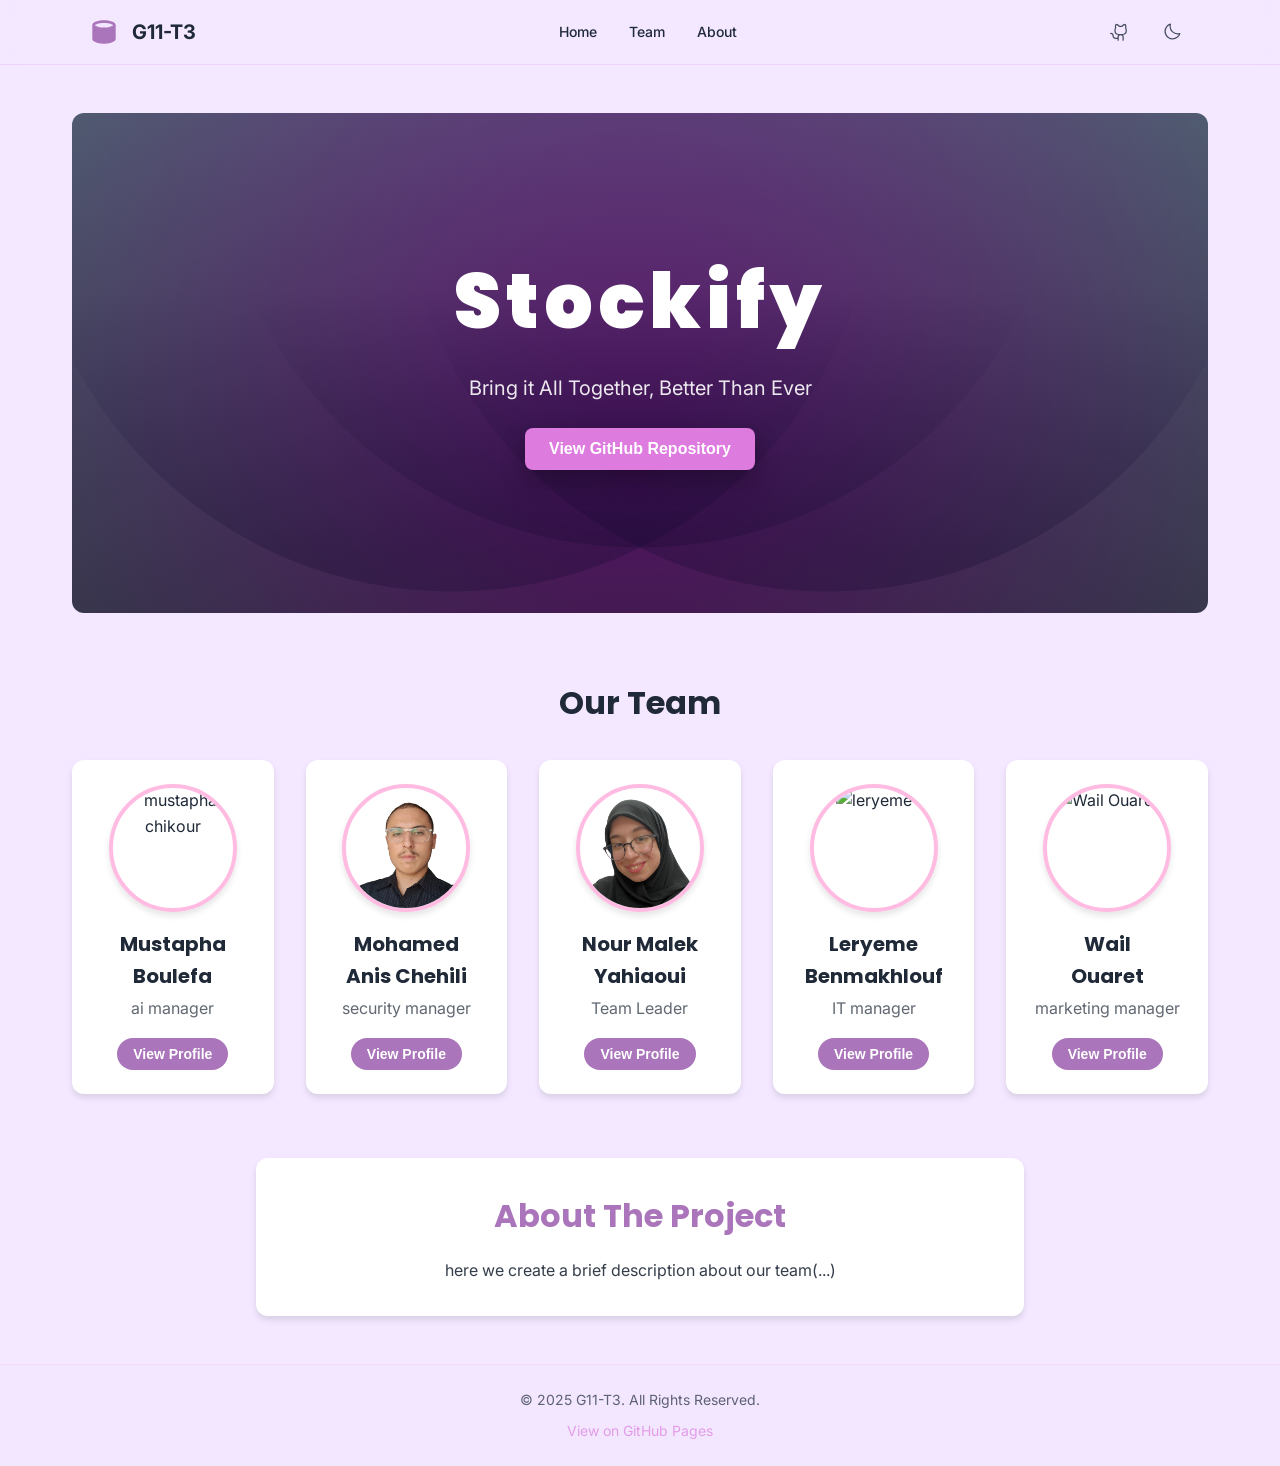
==== index.html @ 51aa2b8f "Merge pull request #5 from ensia-g11-team3/feature/implement-mustapha-boulefa-profile Feature/implem" ====
<!DOCTYPE html>
<html lang="en">
<head>
    <meta charset="UTF-8">
    <meta name="viewport" content="width=device-width, initial-scale=1.0">
    <title>G11-T3 team's Portfolio</title>
    <link rel="preconnect" href="https://fonts.googleapis.com">
    <link rel="preconnect" href="https://fonts.gstatic.com" crossorigin>
    <link href="https://fonts.googleapis.com/css2?family=Poppins:wght@700;900&family=Inter:wght@400;500;700&display=swap" rel="stylesheet">
    <link rel="stylesheet" href="./styles.css">
</head>
<body>
    <div class="page-wrapper">
        <header>
            <div class="container">
                <div class="header-content">
                    <div class="logo-section">
                        <svg class="logo-svg" fill="none" viewBox="0 0 48 48" xmlns="http://www.w3.org/2000/svg">
                            <path d="M39.5563 34.1455V13.8546C39.5563 15.708 36.8773 17.3437 32.7927 18.3189C30.2914 18.916 27.263 19.2655 24 19.2655C20.737 19.2655 17.7086 18.916 15.2073 18.3189C11.1227 17.3437 8.44365 15.708 8.44365 13.8546V34.1455C8.44365 35.9988 11.1227 37.6346 15.2073 38.6098C17.7086 39.2069 20.737 39.5564 24 39.5564C27.263 39.5564 30.2914 39.2069 32.7927 38.6098C36.8773 37.6346 39.5563 35.9988 39.5563 34.1455Z" fill="#aa75ba"/>
                            <path clip-rule="evenodd" d="M10.4485 13.8519C10.4749 13.9271 10.6203 14.246 11.379 14.7361C12.298 15.3298 13.7492 15.9145 15.6717 16.3735C18.0007 16.9296 20.8712 17.2655 24 17.2655C27.1288 17.2655 29.9993 16.9296 32.3283 16.3735C34.2508 15.9145 35.702 15.3298 36.621 14.7361C37.3796 14.246 37.5251 13.9271 37.5515 13.8519C37.5287 13.7876 37.4333 13.5973 37.0635 13.2931C36.5266 12.8516 35.6288 12.3647 34.343 11.9175C31.79 11.0295 28.1333 10.4437 24 10.4437C19.8667 10.4437 16.2099 11.0295 13.657 11.9175C12.3712 12.3647 11.4734 12.8516 10.9365 13.2931C10.5667 13.5973 10.4713 13.7876 10.4485 13.8519ZM37.5563 18.7877C36.3176 19.3925 34.8502 19.8839 33.2571 20.2642C30.5836 20.9025 27.3973 21.2655 24 21.2655C20.6027 21.2655 17.4164 20.9025 14.7429 20.2642C13.1498 19.8839 11.6824 19.3925 10.4436 18.7877V34.1275C10.4515 34.1545 10.5427 34.4867 11.379 35.027C12.298 35.6207 13.7492 36.2054 15.6717 36.6644C18.0007 37.2205 20.8712 37.5564 24 37.5564C27.1288 37.5564 29.9993 37.2205 32.3283 36.6644C34.2508 36.2054 35.702 35.6207 36.621 35.027C37.4573 34.4867 37.5485 34.1546 37.5563 34.1275V18.7877ZM41.5563 13.8546V34.1455C41.5563 36.1078 40.158 37.5042 38.7915 38.3869C37.3498 39.3182 35.4192 40.0389 33.2571 40.5551C30.5836 41.1934 27.3973 41.5564 24 41.5564C20.6027 41.5564 17.4164 41.1934 14.7429 40.5551C12.5808 40.0389 10.6502 39.3182 9.20848 38.3869C7.84205 37.5042 6.44365 36.1078 6.44365 34.1455L6.44365 13.8546C6.44365 12.2684 7.37223 11.0454 8.39581 10.2036C9.43325 9.3505 10.8137 8.67141 12.343 8.13948C15.4203 7.06909 19.5418 6.44366 24 6.44366C28.4582 6.44366 32.5797 7.06909 35.657 8.13948C37.1863 8.67141 38.5667 9.3505 39.6042 10.2036C40.6278 11.0454 41.5563 12.2684 41.5563 13.8546Z" fill="#aa75ba" fill-rule="evenodd"/>
                        </svg>
                        <span class="logo-text">G11-T3</span>
                    </div>
                    <nav>
                        <a href="#home">Home</a>
                        <a href="#team">Team</a>
                        <a href="#about">About</a>
                    </nav>
                    <div class="header-icons">
                        <a href="https://github.com/orgs/ensia-g11-team3" class="icon-btn">
                            <svg fill="currentColor" height="20" viewBox="0 0 256 256" width="20" xmlns="http://www.w3.org/2000/svg">
                                <path d="M208.31,75.68A59.78,59.78,0,0,0,202.93,28,8,8,0,0,0,196,24a59.75,59.75,0,0,0-48,24H124A59.75,59.75,0,0,0,76,24a8,8,0,0,0-6.93,4,59.78,59.78,0,0,0-5.38,47.68A58.14,58.14,0,0,0,56,104v8a56.06,56.06,0,0,0,48.44,55.47A39.8,39.8,0,0,0,96,192v8H72a24,24,0,0,1-24-24A40,40,0,0,0,8,136a8,8,0,0,0,0,16,24,24,0,0,1,24,24,40,40,0,0,0,40,40H96v16a8,8,0,0,0,16,0V192a24,24,0,0,1,48,0v40a8,8,0,0,0,16,0V192a39.8,39.8,0,0,0-8.44-24.53A56.06,56.06,0,0,0,216,112v-8A58.14,58.14,0,0,0,208.31,75.68ZM200,112a40,40,0,0,1-40,40H112a40,40,0,0,1-40-40v-8a41.74,41.74,0,0,1,6.9-22.48A8,8,0,0,0,80,73.83a43.81,43.81,0,0,1,.79-33.58,43.88,43.88,0,0,1,32.32,20.06A8,8,0,0,0,119.82,64h32.35a8,8,0,0,0,6.74-3.69,43.87,43.87,0,0,1,32.32-20.06A43.81,43.81,0,0,1,192,73.83a8.09,8.09,0,0,0,1,7.65A41.72,41.72,0,0,1,200,104Z"/>
                            </svg>
                        </a>
                        <button class="icon-btn dark-mode-toggle" onclick="toggleDarkMode()" aria-label="Toggle dark mode">
                            <svg class="dark-mode-svg" fill="currentColor" height="20" viewBox="0 0 256 256" width="20" xmlns="http://www.w3.org/2000/svg">
                                <path d="M233.54,142.23a8,8,0,0,0-8-2,88.08,88.08,0,0,1-109.8-109.8,8,8,0,0,0-10-10,104.84,104.84,0,0,0-52.91,37A104,104,0,0,0,136,224a103.09,103.09,0,0,0,62.52-20.88,104.84,104.84,0,0,0,37-52.91A8,8,0,0,0,233.54,142.23ZM188.9,190.34A88,88,0,0,1,65.66,67.11a89,89,0,0,1,31.4-26A106,106,0,0,0,96,56,104.11,104.11,0,0,0,200,160a106,106,0,0,0,14.92-1.06A89,89,0,0,1,188.9,190.34Z"/>
                            </svg>
                        </button>
                    </div>
                </div>
            </div>
        </header>

        <main>
            <div class="container">
                <section class="hero-section" id="home">
                    <div class="hero-banner">
                        <div class="hero-content">
                            <h1 class="hero-title">Stockify</h1>
                            <p class="hero-subtitle">Bring it All Together, Better Than Ever</p>
                            <button onclick="window.location.href='https://github.com/ensia-g11-team3/supermarket-sctock-management-system'" class="hero-btn">View GitHub Repository</button>
                        </div>
                    </div>
                </section>

                <section class="team-section" id="team">
                    <h2 class="section-title">Our Team</h2>
                    <div class="team-grid">
                        <div class="team-card">
                            <div class="team-avatar">
                                <img src="https://lh3.googleusercontent.com/aida-public/[base64]" alt="mustapha chikour">
                            </div>
                            <h3 class="team-name">Mustapha Boulefa</h3>
                            <p class="team-role">ai manager</p>
                            <button class="profile-btn" onclick="window.location.href='mustapha-boulefa.html'">View Profile</button>
                        </div>

                        <div class="team-card">
                            <div class="team-avatar">
                                <img src="./images/anis.png" alt="anis g11">
                            </div>
                            <h3 class="team-name">Mohamed Anis Chehili</h3>
                            <p class="team-role">security manager</p>
                            <button class="profile-btn" onclick="window.location.href='mohamed-anis-chehili.html'">View Profile</button>
                        </div>
                        
                        <div class="team-card">
                            <div class="team-avatar">
                                <img src="./images/nour.png" alt="yahiaoui nour">
                            </div>
                            <h3 class="team-name">Nour Malek Yahiaoui</h3>
                            <p class="team-role">Team Leader</p>
                            <button class="profile-btn" onclick="window.location.href='nour-malek-yahiaoui.html'">View Profile</button>
                        </div>

                        <div class="team-card">
                            <div class="team-avatar">
                                <img src="./images/leryeme.jpg" alt="leryeme">
                            </div>
                            <h3 class="team-name">Leryeme Benmakhlouf</h3>
                            <p class="team-role">IT manager</p>
                            <button class="profile-btn" onclick="window.location.href='leryeme-benmakhlouf.html'">View Profile</button>
                        </div>
                        <div class="team-card">
                            <div class="team-avatar">
                                <img src="./images/wail.jpg" alt="Wail Ouaret">
                            </div>
                            <h3 class="team-name">Wail <br>Ouaret</h3>
                            <p class="team-role">marketing manager</p>
                            <button class="profile-btn" onclick="window.location.href='wail-ouaret.html'">View Profile</button>
                        </div>

                    </div>
                </section>

                <section class="about-section" id="about">
                    <h2 class="about-title">About The Project</h2>
                    <p class="about-text">
                        here we create a brief description about our team(...)
                    </p>
                </section>
            </div>
        </main>

        <footer>
            <div class="container">
                <p>© 2025 G11-T3. All Rights Reserved.</p>
                <a href="https://github.com/ensia-g11-team3">View on GitHub Pages</a>
            </div>
        </footer>
    </div>

    <script>
        function toggleDarkMode() {
            document.body.classList.toggle('dark-mode');
            localStorage.setItem('darkMode', document.body.classList.contains('dark-mode'));
        }

        if (localStorage.getItem('darkMode') === 'true') {
            document.body.classList.add('dark-mode');
        }
    </script>
</body>

</html>
---- styles.css ----
/* CSS Variables for Colors */
:root {
  --primary: #DD7BDF;
  --accent: #FFBBE1;
  --secondary-accent: #aa75ba;
  --background: #F3E8FF;
  --text-color: #1F2937;
  --card-background: #FFFFFF;
  --primary-darker: #C459C8;
  --card-text: #1F2937;
  --border-color: rgba(221, 123, 223, 0.2);
  --hover-shadow: rgba(0, 0, 0, 0.1);
}

html {
  scroll-behavior: smooth;
}

/* Dark Mode */
body.dark-mode {
  --background: #1a1a2e;
  --text-color: #eee;
  --card-background: #16213e;
  --card-text: #eee;
  --border-color: rgba(221, 123, 223, 0.3);
}

/* Reset and Base Styles */
* {
  margin: 0;
  padding: 0;
  box-sizing: border-box;
}

body {
  font-family: 'Inter', sans-serif;
  background-color: var(--background);
  color: var(--text-color);
  line-height: 1.6;
  min-height: 100vh;
  display: flex;
  flex-direction: column;
}

/* Typography */
h1, h2, h3 {
  font-family: 'Poppins', sans-serif;
}

/* Container */
.container {
  width: 100%;
  max-width: 1200px;
  margin: 0 auto;
  padding: 0 1rem;
}

/* Header Styles */
header {
  position: sticky;
  top: 0;
  z-index: 1000;
  background-color: rgba(243, 232, 255, 0.8);
  backdrop-filter: blur(10px);
  border-bottom: 1px solid var(--border-color);
}

body.dark-mode header {
  background-color: rgba(26, 26, 46, 0.8);
}

.header-content {
  display: flex;
  align-items: center;
  justify-content: space-between;
  height: 64px;
  padding: 0 1rem;
}

.logo-section {
  display: flex;
  align-items: center;
  gap: 0.75rem;
}

.logo-svg {
  width: 32px;
  height: 32px;
  color: var(--primary);
}

.logo-text {
  font-size: 1.25rem;
  font-weight: 700;
  color: var(--text-color);
}

/* Navigation */
nav {
  display: none;
  align-items: center;
  gap: 2rem;
  font-size: 0.875rem;
  font-weight: 500;
}

nav a {
  color: var(--text-color);
  text-decoration: none;
  transition: color 0.3s ease;
  padding: 0.25rem 0;
  position: relative;
}

nav a:hover {
  color: var(--primary);
}

nav a::after {
  content: '';
  position: absolute;
  bottom: 0;
  left: 0;
  width: 0;
  height: 2px;
  background-color: var(--primary);
  transition: width 0.3s ease;
}

nav a:hover::after {
  width: 100%;
}

/* Header Icons */
.header-icons {
  display: flex;
  align-items: center;
  gap: 0.75rem;
}

.icon-btn {
  padding: 0;
  background: none;
  border: none;
  border-radius: 50%;
  cursor: pointer;
  color: var(--text-color);
  opacity: 0.8;
  transition: all 0.3s ease;
  display: flex;
  align-items: center;
  justify-content: center;
  width: 40px;
  height: 40px;
}

.icon-btn:hover {
  background-color: rgba(170, 117, 186, 0.2);
  opacity: 1;
  transform: scale(1.05);
}

.icon-btn svg {
  display: block;
  width: 20px;
  height: 20px;
}

/* Main Content */
main {
  flex: 1;
  padding: 2rem 0;
}

/* Hero Section */
.hero-section {
  margin-bottom: 4rem;
  text-align: center;
}

.hero-banner {
  position: relative;
  border-radius: 0.75rem;
  overflow: hidden;
  min-height: 400px;
  display: flex;
  align-items: center;
  justify-content: center;
  padding: 2rem;
  background: linear-gradient(rgba(0, 0, 0, 0.4), rgba(0, 0, 0, 0.6)), url('./images/hero-bg.svg');
  background-size: cover;
  background-position: center;
}

.hero-content {
  max-width: 768px;
  display: flex;
  flex-direction: column;
  align-items: center;
  gap: 1.5rem;
}

.hero-title {
  font-size: 2.5rem;
  font-weight: 900;
  color: white;
  line-height: 1.2;
  letter-spacing: -0.05em;
}

.hero-subtitle {
  font-size: 1.125rem;
  color: rgba(255, 255, 255, 0.9);
}

.hero-btn {
  background-color: var(--primary);
  color: white;
  font-weight: 700;
  padding: 0.75rem 1.5rem;
  border-radius: 0.5rem;
  border: none;
  cursor: pointer;
  box-shadow: 0 10px 25px rgba(0, 0, 0, 0.3);
  transition: background-color 0.3s;
  font-size: 1rem;
}

.hero-btn:hover {
  background-color: var(--primary-darker);
}

/* Team Section */
.team-section {
  margin-bottom: 4rem;
}

.section-title {
  font-size: 2rem;
  font-weight: 700;
  margin-bottom: 2rem;
  text-align: center;
  color: var(--text-color);
}

.team-grid {
  display: grid;
  grid-template-columns: repeat(1, 1fr);
  gap: 2rem;
  justify-content: center;
}

.team-card {
  display: flex;
  flex-direction: column;
  align-items: center;
  text-align: center;
  background-color: var(--card-background);
  padding: 1.5rem;
  border-radius: 0.75rem;
  box-shadow: 0 4px 6px var(--hover-shadow);
  transition: all 0.3s;
}

.team-card:hover {
  transform: translateY(-4px);
  box-shadow: 0 10px 25px var(--hover-shadow);
}

.team-avatar {
  width: 128px;
  height: 128px;
  margin-bottom: 1rem;
  border-radius: 50%;
  overflow: hidden;
  box-shadow: 0 4px 6px rgba(0, 0, 0, 0.1);
  border: 4px solid var(--accent);
}

.team-avatar img {
  width: 100%;
  height: 100%;
  object-fit: cover;
}

.team-name {
  font-size: 1.25rem;
  font-weight: 700;
  margin-bottom: 0.25rem;
}

.team-role {
  color: var(--card-text);
  opacity: 0.7;
  margin-bottom: 1rem;
}

.profile-btn {
  background-color: var(--secondary-accent);
  color: white;
  font-weight: 600;
  padding: 0.5rem 1rem;
  border-radius: 9999px;
  border: none;
  cursor: pointer;
  font-size: 0.875rem;
  transition: opacity 0.3s;
}

.profile-btn:hover {
  opacity: 0.8;
}

/* About Section */
.about-section {
  max-width: 768px;
  margin: 0 auto;
  background-color: white;
  padding: 2rem;
  border-radius: 0.75rem;
  box-shadow: 0 4px 6px var(--hover-shadow);
}

body.dark-mode .about-section {
  background-color: var(--card-background);
}

.about-title {
  font-size: 2rem;
  font-weight: 700;
  margin-bottom: 1rem;
  text-align: center;
  color: var(--secondary-accent);
}

.about-text {
  color: var(--text-color);
  opacity: 0.9;
  line-height: 1.7;
  text-align: center;
}

/* Individual Profile Styles */
.profile-container {
  max-width: 1024px;
  margin: 0 auto;
}

.profile-grid {
  display: grid;
  grid-template-columns: 1fr;
  gap: 3rem;
}

.profile-header {
  display: flex;
  flex-direction: column;
  align-items: center;
  text-align: center;
}

.profile-avatar {
  width: 128px;
  height: 128px;
  margin-bottom: 1rem;
  border-radius: 50%;
  background-color: var(--card-background);
  outline: solid 3px #aa75ba;
  background-size: cover;
  background-position: center;
  box-shadow: 0 10px 25px rgba(0, 0, 0, 0.1);
}

.profile-name {
  margin-top: 1rem;
  font-size: 2.5rem;
  font-weight: 800;
  color: var(--text-color);
}

.profile-bio {
  margin-top: 1rem;
  background-color: white;
  padding: 1.5rem;
  border-radius: 0.5rem;
  box-shadow: 0 2px 4px rgba(0, 0, 0, 0.05);
}

body.dark-mode .profile-bio {
  background-color: var(--card-background);
}

.profile-bio p {
  max-width: 600px;
  font-size: 1.125rem;
  color: var(--text-color);
  opacity: 0.8;
}

.profile-sidebar {
  display: flex;
  flex-direction: column;
  gap: 3rem;
}

.skills-section h3,
.github-section h3 {
  margin-bottom: 1rem;
  font-size: 1.5rem;
  font-weight: 700;
  text-align: center;
  color: var(--text-color);
}

.skills-list {
  display: flex;
  flex-wrap: wrap;
  justify-content: center;
  gap: 0.75rem;
}

.skill-tag {
  padding: 0.5rem 1rem;
  border-radius: 9999px;
  font-size: 0.875rem;
  font-weight: 600;
  color: white;
  box-shadow: 0 4px 6px rgba(0, 0, 0, 0.1);
}

.skill-1 { background-color: #F56565; }
.skill-2 { background-color: #ED8936; }
.skill-3 { background-color: #4299E1; }
.skill-4 { background-color: #48BB78; }
.skill-5 { background-color: #9F7AEA; }
.skill-6 { background-color: #ED64A6; }

.github-link {
  display: flex;
  align-items: center;
  gap: 1rem;
  background-color: white;
  padding: 1.25rem;
  border-radius: 0.5rem;
  box-shadow: 0 2px 4px rgba(0, 0, 0, 0.05);
  text-decoration: none;
  border: 1px solid transparent;
  transition: all 0.3s;
}

body.dark-mode .github-link {
  background-color: var(--card-background);
}

.github-link:hover {
  background-color: rgba(74, 144, 226, 0.1);
  box-shadow: 0 10px 25px rgba(0, 0, 0, 0.1);
}

.github-icon {
  display: flex;
  align-items: center;
  justify-content: center;
  width: 48px;
  height: 48px;
  background-color: var(--primary);
  color: white;
  border-radius: 0.5rem;
  flex-shrink: 0;
}

.github-text {
  flex: 1;
  font-size: 1.125rem;
  font-weight: 500;
  color: var(--text-color);
  overflow: hidden;
  text-overflow: ellipsis;
  white-space: nowrap;
}

.github-link:hover .github-text {
  color: var(--primary);
}

.back-btn-container {
  margin-top: 5rem;
  text-align: center;
}

.back-btn {
  background-color: var(--primary);
  color: white;
  font-weight: 700;
  padding: 0.5rem 1.5rem;
  border-radius: 0.5rem;
  border: none;
  cursor: pointer;
  font-size: 0.875rem;
  transition: background-color 0.3s;
}

.back-btn:hover {
  background-color: var(--primary-darker);
}

/* Footer */
footer {
  background-color: rgba(243, 232, 255, 0.8);
  border-top: 1px solid var(--border-color);
  padding: 1.5rem 0;
  text-align: center;
  font-size: 0.875rem;
  color: var(--text-color);
  opacity: 0.7;
}

body.dark-mode footer {
  background-color: rgba(26, 26, 46, 0.8);
}

footer p {
  margin-bottom: 0.5rem;
}

footer a {
  color: var(--primary);
  text-decoration: none;
}

footer a:hover {
  text-decoration: underline;
}

/* Responsive Design */
@media (min-width: 640px) {
  .container {
    padding: 0 1.5rem;
  }
  
  .hero-title {
    font-size: 3rem;
  }
  
  .profile-avatar {
    width: 160px;
    height: 160px;
  }
  .team-grid {
    grid-template-columns: repeat(2, 1fr);
    justify-content: center;
  }
  .profile-name {
    font-size: 3rem;
  }
}

@media (min-width: 768px) {
  nav {
    display: flex;
  }

  .team-grid {
    grid-template-columns: repeat(3, 1fr);
    justify-content: center;
  }
  
  .hero-banner {
    min-height: 500px;
  }
  
  .hero-title {
    font-size: 4.75rem;
    letter-spacing: 0.3rem;
  }
  
  .hero-subtitle {
    font-size: 1.25rem;
  }
  
  .profile-grid {
    grid-template-columns: 1fr 1fr;
    gap: 4rem;
  }
  
  .profile-header {
    align-items: flex-start;
    text-align: left;
  }
  
  .skills-section h3,
  .github-section h3 {
    text-align: left;
  }
  
  .skills-list {
    justify-content: flex-start;
  }
}

@media (min-width: 1200px) {
  .container {
    padding: 0 2rem;
  }
  
  .team-grid {
    grid-template-columns: repeat(5, 1fr);
  }
  
  main {
    padding: 3rem 0;
  }

}
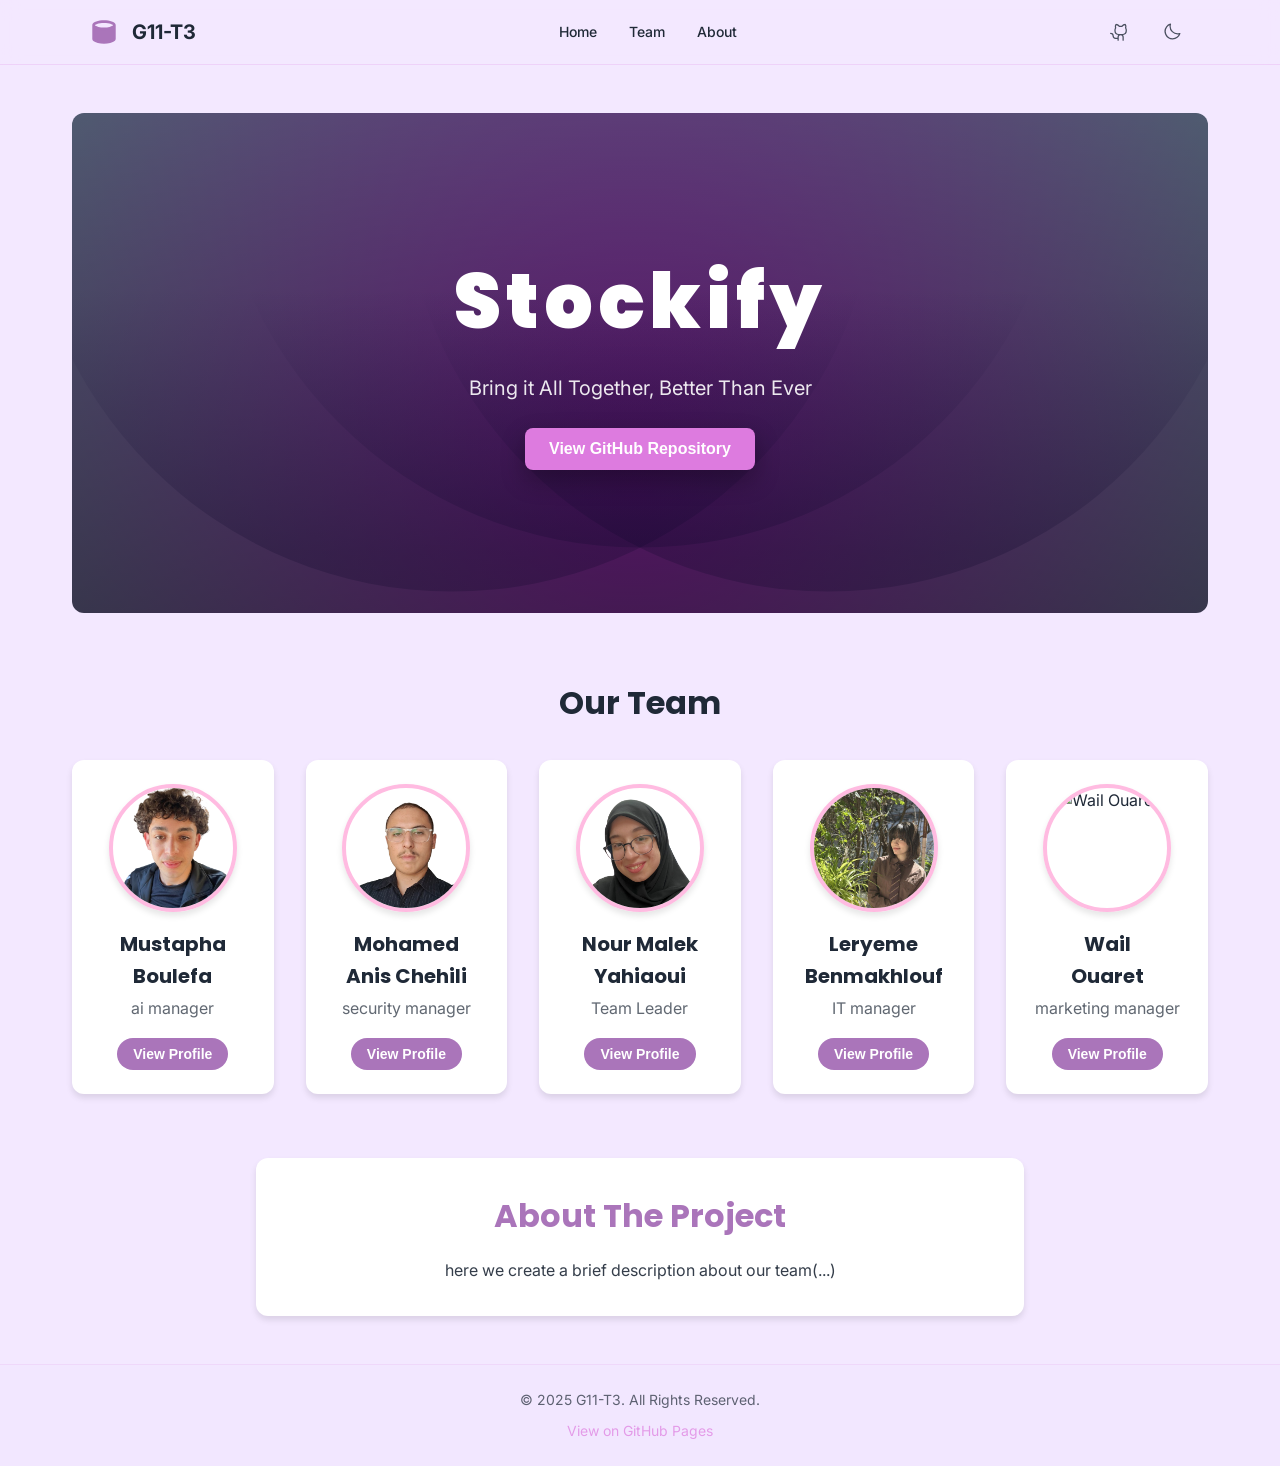
==== commit 99bf70e8: "modification modified line errors according to my image in index.html and my portfolio" ====
--- a/index.html
+++ b/index.html
@@ -1,14 +1,18 @@
 <!DOCTYPE html>
 <html lang="en">
+
 <head>
     <meta charset="UTF-8">
     <meta name="viewport" content="width=device-width, initial-scale=1.0">
     <title>G11-T3 team's Portfolio</title>
     <link rel="preconnect" href="https://fonts.googleapis.com">
     <link rel="preconnect" href="https://fonts.gstatic.com" crossorigin>
-    <link href="https://fonts.googleapis.com/css2?family=Poppins:wght@700;900&family=Inter:wght@400;500;700&display=swap" rel="stylesheet">
+    <link
+        href="https://fonts.googleapis.com/css2?family=Poppins:wght@700;900&family=Inter:wght@400;500;700&display=swap"
+        rel="stylesheet">
     <link rel="stylesheet" href="./styles.css">
 </head>
+
 <body>
     <div class="page-wrapper">
         <header>
@@ -16,8 +20,12 @@
                 <div class="header-content">
                     <div class="logo-section">
                         <svg class="logo-svg" fill="none" viewBox="0 0 48 48" xmlns="http://www.w3.org/2000/svg">
-                            <path d="M39.5563 34.1455V13.8546C39.5563 15.708 36.8773 17.3437 32.7927 18.3189C30.2914 18.916 27.263 19.2655 24 19.2655C20.737 19.2655 17.7086 18.916 15.2073 18.3189C11.1227 17.3437 8.44365 15.708 8.44365 13.8546V34.1455C8.44365 35.9988 11.1227 37.6346 15.2073 38.6098C17.7086 39.2069 20.737 39.5564 24 39.5564C27.263 39.5564 30.2914 39.2069 32.7927 38.6098C36.8773 37.6346 39.5563 35.9988 39.5563 34.1455Z" fill="#aa75ba"/>
-                            <path clip-rule="evenodd" d="M10.4485 13.8519C10.4749 13.9271 10.6203 14.246 11.379 14.7361C12.298 15.3298 13.7492 15.9145 15.6717 16.3735C18.0007 16.9296 20.8712 17.2655 24 17.2655C27.1288 17.2655 29.9993 16.9296 32.3283 16.3735C34.2508 15.9145 35.702 15.3298 36.621 14.7361C37.3796 14.246 37.5251 13.9271 37.5515 13.8519C37.5287 13.7876 37.4333 13.5973 37.0635 13.2931C36.5266 12.8516 35.6288 12.3647 34.343 11.9175C31.79 11.0295 28.1333 10.4437 24 10.4437C19.8667 10.4437 16.2099 11.0295 13.657 11.9175C12.3712 12.3647 11.4734 12.8516 10.9365 13.2931C10.5667 13.5973 10.4713 13.7876 10.4485 13.8519ZM37.5563 18.7877C36.3176 19.3925 34.8502 19.8839 33.2571 20.2642C30.5836 20.9025 27.3973 21.2655 24 21.2655C20.6027 21.2655 17.4164 20.9025 14.7429 20.2642C13.1498 19.8839 11.6824 19.3925 10.4436 18.7877V34.1275C10.4515 34.1545 10.5427 34.4867 11.379 35.027C12.298 35.6207 13.7492 36.2054 15.6717 36.6644C18.0007 37.2205 20.8712 37.5564 24 37.5564C27.1288 37.5564 29.9993 37.2205 32.3283 36.6644C34.2508 36.2054 35.702 35.6207 36.621 35.027C37.4573 34.4867 37.5485 34.1546 37.5563 34.1275V18.7877ZM41.5563 13.8546V34.1455C41.5563 36.1078 40.158 37.5042 38.7915 38.3869C37.3498 39.3182 35.4192 40.0389 33.2571 40.5551C30.5836 41.1934 27.3973 41.5564 24 41.5564C20.6027 41.5564 17.4164 41.1934 14.7429 40.5551C12.5808 40.0389 10.6502 39.3182 9.20848 38.3869C7.84205 37.5042 6.44365 36.1078 6.44365 34.1455L6.44365 13.8546C6.44365 12.2684 7.37223 11.0454 8.39581 10.2036C9.43325 9.3505 10.8137 8.67141 12.343 8.13948C15.4203 7.06909 19.5418 6.44366 24 6.44366C28.4582 6.44366 32.5797 7.06909 35.657 8.13948C37.1863 8.67141 38.5667 9.3505 39.6042 10.2036C40.6278 11.0454 41.5563 12.2684 41.5563 13.8546Z" fill="#aa75ba" fill-rule="evenodd"/>
+                            <path
+                                d="M39.5563 34.1455V13.8546C39.5563 15.708 36.8773 17.3437 32.7927 18.3189C30.2914 18.916 27.263 19.2655 24 19.2655C20.737 19.2655 17.7086 18.916 15.2073 18.3189C11.1227 17.3437 8.44365 15.708 8.44365 13.8546V34.1455C8.44365 35.9988 11.1227 37.6346 15.2073 38.6098C17.7086 39.2069 20.737 39.5564 24 39.5564C27.263 39.5564 30.2914 39.2069 32.7927 38.6098C36.8773 37.6346 39.5563 35.9988 39.5563 34.1455Z"
+                                fill="#aa75ba" />
+                            <path clip-rule="evenodd"
+                                d="M10.4485 13.8519C10.4749 13.9271 10.6203 14.246 11.379 14.7361C12.298 15.3298 13.7492 15.9145 15.6717 16.3735C18.0007 16.9296 20.8712 17.2655 24 17.2655C27.1288 17.2655 29.9993 16.9296 32.3283 16.3735C34.2508 15.9145 35.702 15.3298 36.621 14.7361C37.3796 14.246 37.5251 13.9271 37.5515 13.8519C37.5287 13.7876 37.4333 13.5973 37.0635 13.2931C36.5266 12.8516 35.6288 12.3647 34.343 11.9175C31.79 11.0295 28.1333 10.4437 24 10.4437C19.8667 10.4437 16.2099 11.0295 13.657 11.9175C12.3712 12.3647 11.4734 12.8516 10.9365 13.2931C10.5667 13.5973 10.4713 13.7876 10.4485 13.8519ZM37.5563 18.7877C36.3176 19.3925 34.8502 19.8839 33.2571 20.2642C30.5836 20.9025 27.3973 21.2655 24 21.2655C20.6027 21.2655 17.4164 20.9025 14.7429 20.2642C13.1498 19.8839 11.6824 19.3925 10.4436 18.7877V34.1275C10.4515 34.1545 10.5427 34.4867 11.379 35.027C12.298 35.6207 13.7492 36.2054 15.6717 36.6644C18.0007 37.2205 20.8712 37.5564 24 37.5564C27.1288 37.5564 29.9993 37.2205 32.3283 36.6644C34.2508 36.2054 35.702 35.6207 36.621 35.027C37.4573 34.4867 37.5485 34.1546 37.5563 34.1275V18.7877ZM41.5563 13.8546V34.1455C41.5563 36.1078 40.158 37.5042 38.7915 38.3869C37.3498 39.3182 35.4192 40.0389 33.2571 40.5551C30.5836 41.1934 27.3973 41.5564 24 41.5564C20.6027 41.5564 17.4164 41.1934 14.7429 40.5551C12.5808 40.0389 10.6502 39.3182 9.20848 38.3869C7.84205 37.5042 6.44365 36.1078 6.44365 34.1455L6.44365 13.8546C6.44365 12.2684 7.37223 11.0454 8.39581 10.2036C9.43325 9.3505 10.8137 8.67141 12.343 8.13948C15.4203 7.06909 19.5418 6.44366 24 6.44366C28.4582 6.44366 32.5797 7.06909 35.657 8.13948C37.1863 8.67141 38.5667 9.3505 39.6042 10.2036C40.6278 11.0454 41.5563 12.2684 41.5563 13.8546Z"
+                                fill="#aa75ba" fill-rule="evenodd" />
                         </svg>
                         <span class="logo-text">G11-T3</span>
                     </div>
@@ -28,13 +36,18 @@
                     </nav>
                     <div class="header-icons">
                         <a href="https://github.com/orgs/ensia-g11-team3" class="icon-btn">
-                            <svg fill="currentColor" height="20" viewBox="0 0 256 256" width="20" xmlns="http://www.w3.org/2000/svg">
-                                <path d="M208.31,75.68A59.78,59.78,0,0,0,202.93,28,8,8,0,0,0,196,24a59.75,59.75,0,0,0-48,24H124A59.75,59.75,0,0,0,76,24a8,8,0,0,0-6.93,4,59.78,59.78,0,0,0-5.38,47.68A58.14,58.14,0,0,0,56,104v8a56.06,56.06,0,0,0,48.44,55.47A39.8,39.8,0,0,0,96,192v8H72a24,24,0,0,1-24-24A40,40,0,0,0,8,136a8,8,0,0,0,0,16,24,24,0,0,1,24,24,40,40,0,0,0,40,40H96v16a8,8,0,0,0,16,0V192a24,24,0,0,1,48,0v40a8,8,0,0,0,16,0V192a39.8,39.8,0,0,0-8.44-24.53A56.06,56.06,0,0,0,216,112v-8A58.14,58.14,0,0,0,208.31,75.68ZM200,112a40,40,0,0,1-40,40H112a40,40,0,0,1-40-40v-8a41.74,41.74,0,0,1,6.9-22.48A8,8,0,0,0,80,73.83a43.81,43.81,0,0,1,.79-33.58,43.88,43.88,0,0,1,32.32,20.06A8,8,0,0,0,119.82,64h32.35a8,8,0,0,0,6.74-3.69,43.87,43.87,0,0,1,32.32-20.06A43.81,43.81,0,0,1,192,73.83a8.09,8.09,0,0,0,1,7.65A41.72,41.72,0,0,1,200,104Z"/>
+                            <svg fill="currentColor" height="20" viewBox="0 0 256 256" width="20"
+                                xmlns="http://www.w3.org/2000/svg">
+                                <path
+                                    d="M208.31,75.68A59.78,59.78,0,0,0,202.93,28,8,8,0,0,0,196,24a59.75,59.75,0,0,0-48,24H124A59.75,59.75,0,0,0,76,24a8,8,0,0,0-6.93,4,59.78,59.78,0,0,0-5.38,47.68A58.14,58.14,0,0,0,56,104v8a56.06,56.06,0,0,0,48.44,55.47A39.8,39.8,0,0,0,96,192v8H72a24,24,0,0,1-24-24A40,40,0,0,0,8,136a8,8,0,0,0,0,16,24,24,0,0,1,24,24,40,40,0,0,0,40,40H96v16a8,8,0,0,0,16,0V192a24,24,0,0,1,48,0v40a8,8,0,0,0,16,0V192a39.8,39.8,0,0,0-8.44-24.53A56.06,56.06,0,0,0,216,112v-8A58.14,58.14,0,0,0,208.31,75.68ZM200,112a40,40,0,0,1-40,40H112a40,40,0,0,1-40-40v-8a41.74,41.74,0,0,1,6.9-22.48A8,8,0,0,0,80,73.83a43.81,43.81,0,0,1,.79-33.58,43.88,43.88,0,0,1,32.32,20.06A8,8,0,0,0,119.82,64h32.35a8,8,0,0,0,6.74-3.69,43.87,43.87,0,0,1,32.32-20.06A43.81,43.81,0,0,1,192,73.83a8.09,8.09,0,0,0,1,7.65A41.72,41.72,0,0,1,200,104Z" />
                             </svg>
                         </a>
-                        <button class="icon-btn dark-mode-toggle" onclick="toggleDarkMode()" aria-label="Toggle dark mode">
-                            <svg class="dark-mode-svg" fill="currentColor" height="20" viewBox="0 0 256 256" width="20" xmlns="http://www.w3.org/2000/svg">
-                                <path d="M233.54,142.23a8,8,0,0,0-8-2,88.08,88.08,0,0,1-109.8-109.8,8,8,0,0,0-10-10,104.84,104.84,0,0,0-52.91,37A104,104,0,0,0,136,224a103.09,103.09,0,0,0,62.52-20.88,104.84,104.84,0,0,0,37-52.91A8,8,0,0,0,233.54,142.23ZM188.9,190.34A88,88,0,0,1,65.66,67.11a89,89,0,0,1,31.4-26A106,106,0,0,0,96,56,104.11,104.11,0,0,0,200,160a106,106,0,0,0,14.92-1.06A89,89,0,0,1,188.9,190.34Z"/>
+                        <button class="icon-btn dark-mode-toggle" onclick="toggleDarkMode()"
+                            aria-label="Toggle dark mode">
+                            <svg class="dark-mode-svg" fill="currentColor" height="20" viewBox="0 0 256 256" width="20"
+                                xmlns="http://www.w3.org/2000/svg">
+                                <path
+                                    d="M233.54,142.23a8,8,0,0,0-8-2,88.08,88.08,0,0,1-109.8-109.8,8,8,0,0,0-10-10,104.84,104.84,0,0,0-52.91,37A104,104,0,0,0,136,224a103.09,103.09,0,0,0,62.52-20.88,104.84,104.84,0,0,0,37-52.91A8,8,0,0,0,233.54,142.23ZM188.9,190.34A88,88,0,0,1,65.66,67.11a89,89,0,0,1,31.4-26A106,106,0,0,0,96,56,104.11,104.11,0,0,0,200,160a106,106,0,0,0,14.92-1.06A89,89,0,0,1,188.9,190.34Z" />
                             </svg>
                         </button>
                     </div>
@@ -49,7 +62,9 @@
                         <div class="hero-content">
                             <h1 class="hero-title">Stockify</h1>
                             <p class="hero-subtitle">Bring it All Together, Better Than Ever</p>
-                            <button onclick="window.location.href='https://github.com/ensia-g11-team3/supermarket-sctock-management-system'" class="hero-btn">View GitHub Repository</button>
+                            <button
+                                onclick="window.location.href='https://github.com/ensia-g11-team3/supermarket-sctock-management-system'"
+                                class="hero-btn">View GitHub Repository</button>
                         </div>
                     </div>
                 </section>
@@ -59,11 +74,12 @@
                     <div class="team-grid">
                         <div class="team-card">
                             <div class="team-avatar">
-                                <img src="https://lh3.googleusercontent.com/aida-public/[base64]" alt="mustapha chikour">
+                                <img src="./images/Mustapha.png" alt="Mustapha Boulefa">
                             </div>
                             <h3 class="team-name">Mustapha Boulefa</h3>
                             <p class="team-role">ai manager</p>
-                            <button class="profile-btn" onclick="window.location.href='mustapha-boulefa.html'">View Profile</button>
+                            <button class="profile-btn" onclick="window.location.href='mustapha-boulefa.html'">View
+                                Profile</button>
                         </div>
 
                         <div class="team-card">
@@ -72,16 +88,18 @@
                             </div>
                             <h3 class="team-name">Mohamed Anis Chehili</h3>
                             <p class="team-role">security manager</p>
-                            <button class="profile-btn" onclick="window.location.href='mohamed-anis-chehili.html'">View Profile</button>
+                            <button class="profile-btn" onclick="window.location.href='mohamed-anis-chehili.html'">View
+                                Profile</button>
                         </div>
-                        
+
                         <div class="team-card">
                             <div class="team-avatar">
                                 <img src="./images/nour.png" alt="yahiaoui nour">
                             </div>
                             <h3 class="team-name">Nour Malek Yahiaoui</h3>
                             <p class="team-role">Team Leader</p>
-                            <button class="profile-btn" onclick="window.location.href='nour-malek-yahiaoui.html'">View Profile</button>
+                            <button class="profile-btn" onclick="window.location.href='nour-malek-yahiaoui.html'">View
+                                Profile</button>
                         </div>
 
                         <div class="team-card">
@@ -90,7 +108,8 @@
                             </div>
                             <h3 class="team-name">Leryeme Benmakhlouf</h3>
                             <p class="team-role">IT manager</p>
-                            <button class="profile-btn" onclick="window.location.href='leryeme-benmakhlouf.html'">View Profile</button>
+                            <button class="profile-btn" onclick="window.location.href='leryeme-benmakhlouf.html'">View
+                                Profile</button>
                         </div>
                         <div class="team-card">
                             <div class="team-avatar">
@@ -98,7 +117,8 @@
                             </div>
                             <h3 class="team-name">Wail <br>Ouaret</h3>
                             <p class="team-role">marketing manager</p>
-                            <button class="profile-btn" onclick="window.location.href='wail-ouaret.html'">View Profile</button>
+                            <button class="profile-btn" onclick="window.location.href='wail-ouaret.html'">View
+                                Profile</button>
                         </div>
 
                     </div>
@@ -133,4 +153,4 @@
     </script>
 </body>
 
-</html>
+</html>
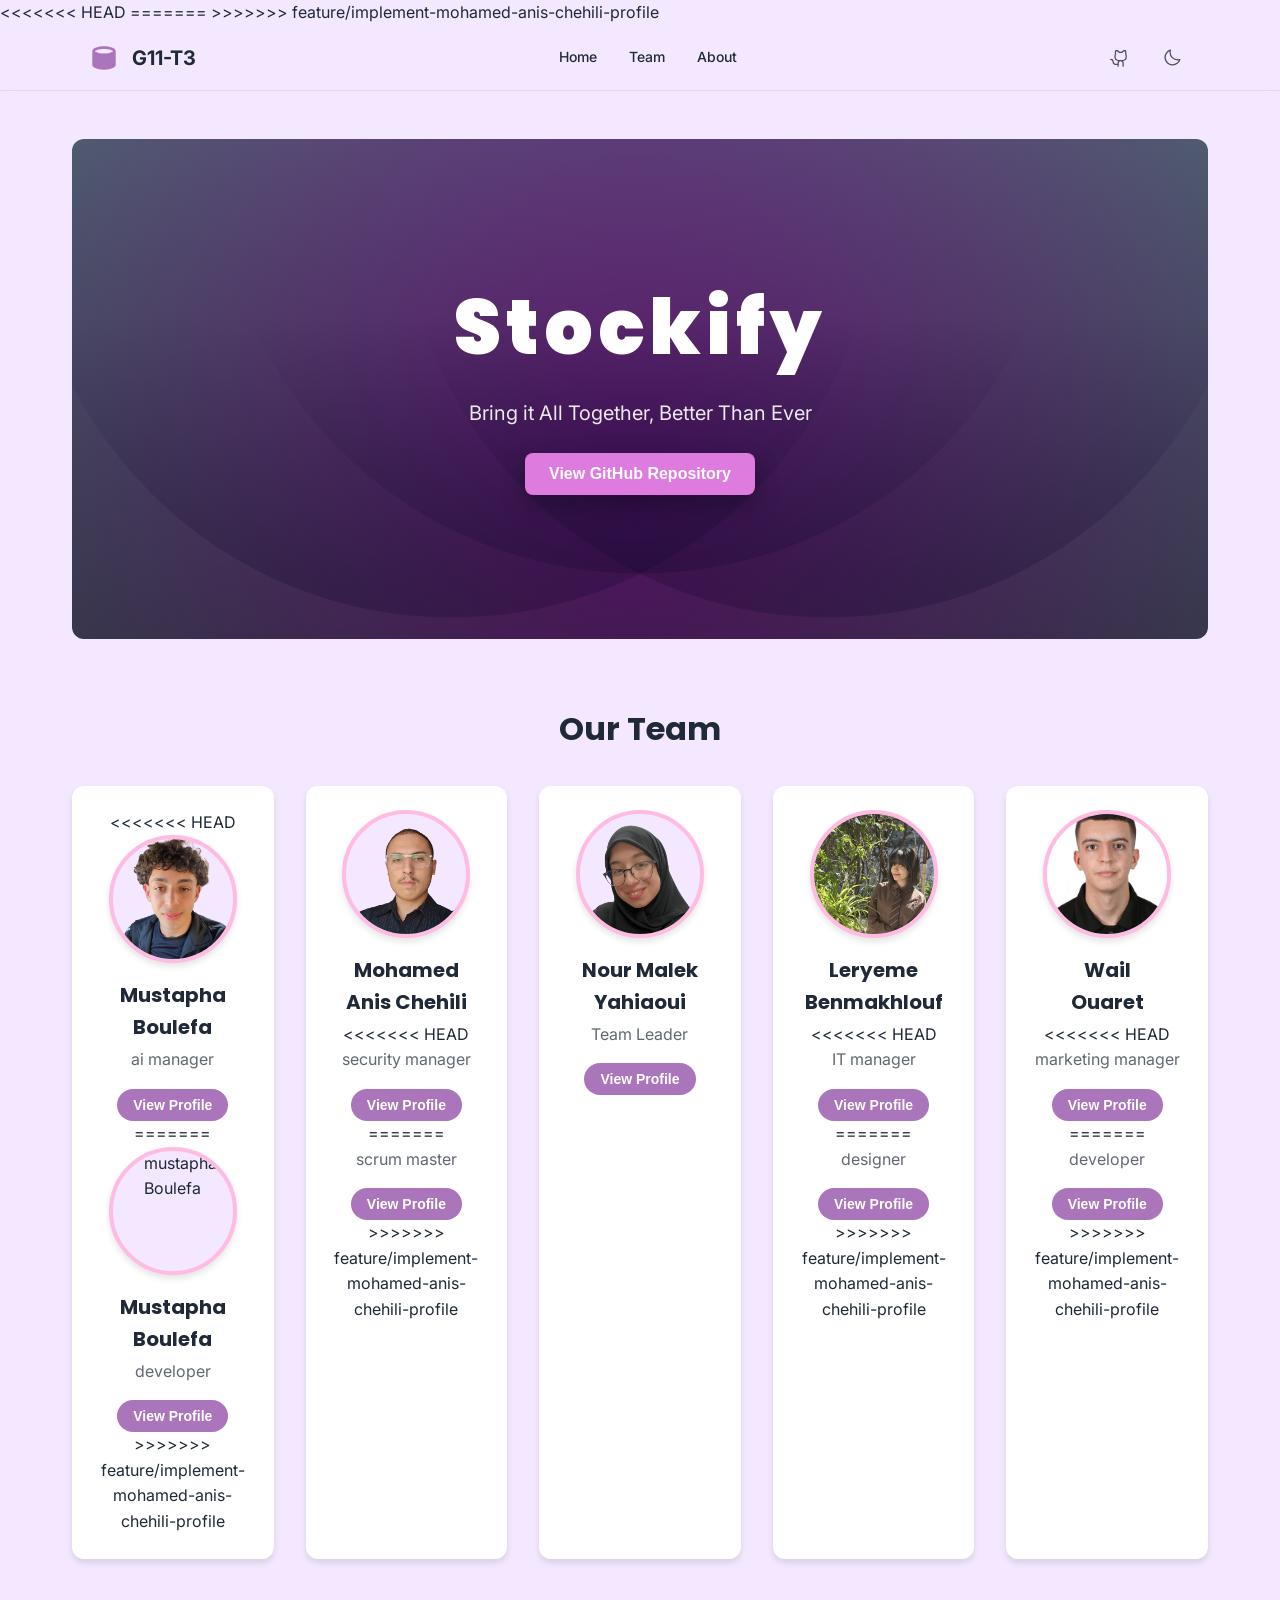
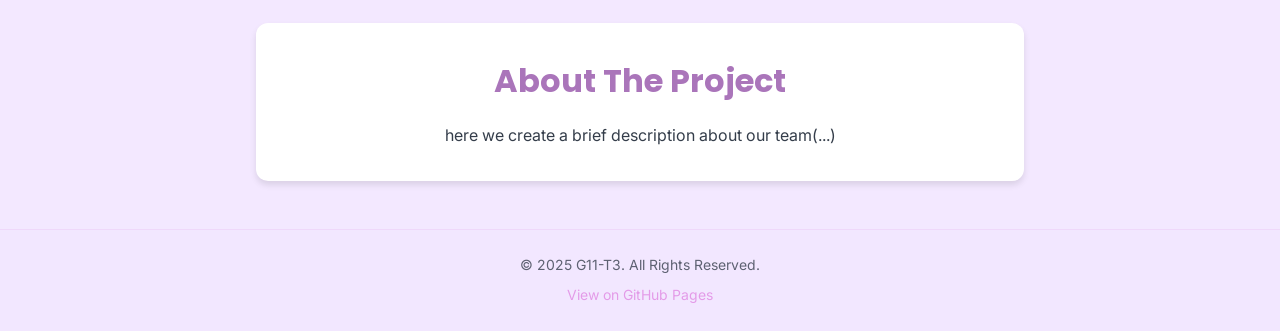
==== commit a73a6855: "Merge feature branch into develop" ====
--- a/index.html
+++ b/index.html
@@ -7,10 +7,15 @@
     <title>G11-T3 team's Portfolio</title>
     <link rel="preconnect" href="https://fonts.googleapis.com">
     <link rel="preconnect" href="https://fonts.gstatic.com" crossorigin>
+<<<<<<< HEAD
     <link
         href="https://fonts.googleapis.com/css2?family=Poppins:wght@700;900&family=Inter:wght@400;500;700&display=swap"
         rel="stylesheet">
     <link rel="stylesheet" href="./styles.css">
+=======
+    <link href="https://fonts.googleapis.com/css2?family=Poppins:wght@700;900&family=Inter:wght@400;500;700&display=swap" rel="stylesheet">
+    <link rel="stylesheet" href="./styles/style.css">
+>>>>>>> feature/implement-mohamed-anis-chehili-profile
 </head>
 
 <body>
@@ -73,6 +78,7 @@
                     <h2 class="section-title">Our Team</h2>
                     <div class="team-grid">
                         <div class="team-card">
+<<<<<<< HEAD
                             <div class="team-avatar">
                                 <img src="./images/Mustapha.png" alt="Mustapha Boulefa">
                             </div>
@@ -80,21 +86,34 @@
                             <p class="team-role">ai manager</p>
                             <button class="profile-btn" onclick="window.location.href='mustapha-boulefa.html'">View
                                 Profile</button>
+=======
+                            <div class="team-avatar home-avatar">
+                                <img src="./images/mustapha-boulefa.jpg" alt="mustapha Boulefa">
+                            </div>
+                            <h3 class="team-name">Mustapha Boulefa</h3>
+                            <p class="team-role">developer</p>
+                            <button class="profile-btn" onclick="window.location.href='mustapha-boulefa.html'">View Profile</button>
+>>>>>>> feature/implement-mohamed-anis-chehili-profile
                         </div>
 
                         <div class="team-card">
-                            <div class="team-avatar">
-                                <img src="./images/anis.png" alt="anis g11">
+                            <div class="team-avatar home-avatar">
+                                <img src="./images/anis.png" alt="mohamed anis chehili">
                             </div>
                             <h3 class="team-name">Mohamed Anis Chehili</h3>
+<<<<<<< HEAD
                             <p class="team-role">security manager</p>
                             <button class="profile-btn" onclick="window.location.href='mohamed-anis-chehili.html'">View
                                 Profile</button>
+=======
+                            <p class="team-role">scrum master</p>
+                            <button class="profile-btn" onclick="window.location.href='mohamed-anis-chehili.html'">View Profile</button>
+>>>>>>> feature/implement-mohamed-anis-chehili-profile
                         </div>
 
                         <div class="team-card">
-                            <div class="team-avatar">
-                                <img src="./images/nour.png" alt="yahiaoui nour">
+                            <div class="team-avatar home-avatar">
+                                <img src="./images/nour.png" alt="yahiaoui nour malak">
                             </div>
                             <h3 class="team-name">Nour Malek Yahiaoui</h3>
                             <p class="team-role">Team Leader</p>
@@ -103,22 +122,32 @@
                         </div>
 
                         <div class="team-card">
-                            <div class="team-avatar">
-                                <img src="./images/leryeme.jpg" alt="leryeme">
+                            <div class="team-avatar home-avatar">
+                                <img src="./images/leryeme.jpg" alt="leryeme Benmakhlouf">
                             </div>
                             <h3 class="team-name">Leryeme Benmakhlouf</h3>
+<<<<<<< HEAD
                             <p class="team-role">IT manager</p>
                             <button class="profile-btn" onclick="window.location.href='leryeme-benmakhlouf.html'">View
                                 Profile</button>
+=======
+                            <p class="team-role">designer</p>
+                            <button class="profile-btn" onclick="window.location.href='leryeme-benmakhlouf.html'">View Profile</button>
+>>>>>>> feature/implement-mohamed-anis-chehili-profile
                         </div>
                         <div class="team-card">
-                            <div class="team-avatar">
+                            <div class="team-avatar home-avatar">
                                 <img src="./images/wail.jpg" alt="Wail Ouaret">
                             </div>
                             <h3 class="team-name">Wail <br>Ouaret</h3>
+<<<<<<< HEAD
                             <p class="team-role">marketing manager</p>
                             <button class="profile-btn" onclick="window.location.href='wail-ouaret.html'">View
                                 Profile</button>
+=======
+                            <p class="team-role">developer</p>
+                            <button class="profile-btn" onclick="window.location.href='wail-ouaret.html'">View Profile</button>
+>>>>>>> feature/implement-mohamed-anis-chehili-profile
                         </div>
 
                     </div>
--- a/styles.css
+++ b/styles.css
@@ -273,6 +273,7 @@
   margin-bottom: 1rem;
   border-radius: 50%;
   overflow: hidden;
+  background-color: var(--background);
   box-shadow: 0 4px 6px rgba(0, 0, 0, 0.1);
   border: 4px solid var(--accent);
 }
--- a/styles/style.css
+++ b/styles/style.css
@@ -0,0 +1,611 @@
+/* CSS Variables for Colors */
+:root {
+  --primary: #DD7BDF;
+  --accent: #FFBBE1;
+  --secondary-accent: #aa75ba;
+  --background: #F3E8FF;
+  --text-color: #1F2937;
+  --card-background: #FFFFFF;
+  --primary-darker: #C459C8;
+  --card-text: #1F2937;
+  --border-color: rgba(221, 123, 223, 0.2);
+  --hover-shadow: rgba(0, 0, 0, 0.1);
+}
+
+/* Dark Mode */
+body.dark-mode {
+  --background: #1a1a2e;
+  --text-color: #eee;
+  --card-background: #16213e;
+  --card-text: #eee;
+  --border-color: rgba(221, 123, 223, 0.3);
+
+}
+
+/* Reset and Base Styles */
+* {
+  margin: 0;
+  padding: 0;
+  box-sizing: border-box;
+}
+
+body {
+  font-family: 'Inter', sans-serif;
+  background-color: var(--background);
+  color: var(--text-color);
+  line-height: 1.6;
+  min-height: 100vh;
+  display: flex;
+  flex-direction: column;
+}
+
+/* Typography */
+h1, h2, h3 {
+  font-family: 'Poppins', sans-serif;
+}
+
+/* Container */
+.container {
+  width: 100%;
+  max-width: 1200px;
+  margin: 0 auto;
+  padding: 0 1rem;
+}
+
+/* Header Styles */
+header {
+  position: sticky;
+  top: 0;
+  z-index: 1000;
+  background-color: rgba(243, 232, 255, 0.8);
+  backdrop-filter: blur(10px);
+  border-bottom: 1px solid var(--border-color);
+}
+
+body.dark-mode header {
+  background-color: rgba(26, 26, 46, 0.8);
+}
+
+.header-content {
+  display: flex;
+  align-items: center;
+  justify-content: space-between;
+  height: 64px;
+  padding: 0 1rem;
+}
+
+.logo-section {
+  display: flex;
+  align-items: center;
+  gap: 0.75rem;
+}
+
+.logo-svg {
+  width: 32px;
+  height: 32px;
+  color: var(--primary);
+}
+
+.logo-text {
+  font-size: 1.25rem;
+  font-weight: 700;
+  color: var(--text-color);
+}
+
+/* Navigation */
+nav {
+  display: none;
+  align-items: center;
+  gap: 2rem;
+  font-size: 0.875rem;
+  font-weight: 500;
+}
+
+nav a {
+  color: var(--text-color);
+  text-decoration: none;
+  transition: color 0.3s ease;
+  padding: 0.25rem 0;
+  position: relative;
+}
+
+nav a:hover {
+  color: var(--primary);
+}
+
+nav a::after {
+  content: '';
+  position: absolute;
+  bottom: 0;
+  left: 0;
+  width: 0;
+  height: 2px;
+  background-color: var(--primary);
+  transition: width 0.3s ease;
+}
+
+nav a:hover::after {
+  width: 100%;
+}
+
+/* Header Icons */
+.header-icons {
+  display: flex;
+  align-items: center;
+  gap: 0.75rem;
+}
+
+.icon-btn {
+  padding: 0;
+  background: none;
+  border: none;
+  border-radius: 50%;
+  cursor: pointer;
+  color: var(--text-color);
+  opacity: 0.8;
+  transition: all 0.3s ease;
+  display: flex;
+  align-items: center;
+  justify-content: center;
+  width: 40px;
+  height: 40px;
+}
+
+.icon-btn:hover {
+  background-color: rgba(170, 117, 186, 0.2);
+  opacity: 1;
+  transform: scale(1.05);
+}
+
+.icon-btn svg {
+  display: block;
+  width: 20px;
+  height: 20px;
+}
+
+/* Main Content */
+main {
+  flex: 1;
+  padding: 2rem 0;
+}
+
+/* Hero Section */
+.hero-section {
+  margin-bottom: 4rem;
+  text-align: center;
+}
+
+.hero-banner {
+  position: relative;
+  border-radius: 0.75rem;
+  overflow: hidden;
+  min-height: 400px;
+  display: flex;
+  align-items: center;
+  justify-content: center;
+  padding: 2rem;
+  background: linear-gradient(rgba(0, 0, 0, 0.4), rgba(0, 0, 0, 0.6)), url('../images/hero-bg.svg');
+  background-size: cover;
+  background-position: center;
+}
+
+.hero-content {
+  max-width: 768px;
+  display: flex;
+  flex-direction: column;
+  align-items: center;
+  gap: 1.5rem;
+}
+
+.hero-title {
+  font-size: 2.5rem;
+  font-weight: 900;
+  color: white;
+  line-height: 1.2;
+  letter-spacing: -0.05em;
+}
+
+.hero-subtitle {
+  font-size: 1.125rem;
+  color: rgba(255, 255, 255, 0.9);
+}
+
+.hero-btn {
+  background-color: var(--primary);
+  color: white;
+  font-weight: 700;
+  padding: 0.75rem 1.5rem;
+  border-radius: 0.5rem;
+  border: none;
+  cursor: pointer;
+  box-shadow: 0 10px 25px rgba(0, 0, 0, 0.3);
+  transition: background-color 0.3s;
+  font-size: 1rem;
+}
+
+.hero-btn:hover {
+  background-color: var(--primary-darker);
+}
+
+/* Team Section */
+.team-section {
+  margin-bottom: 4rem;
+}
+
+.section-title {
+  font-size: 2rem;
+  font-weight: 700;
+  margin-bottom: 2rem;
+  text-align: center;
+  color: var(--text-color);
+}
+
+.team-grid {
+  display: grid;
+  grid-template-columns: repeat(1, 1fr);
+  gap: 2rem;
+  justify-content: center;
+}
+
+.team-card {
+  display: flex;
+  flex-direction: column;
+  align-items: center;
+  text-align: center;
+  background-color: var(--card-background);
+  padding: 1.5rem;
+  border-radius: 0.75rem;
+  box-shadow: 0 4px 6px var(--hover-shadow);
+  transition: all 0.3s;
+}
+
+.team-card:hover {
+  transform: translateY(-4px);
+  box-shadow: 0 10px 25px var(--hover-shadow);
+}
+
+.home-avatar {
+  width: 128px;
+  height: 128px;
+  margin-bottom: 1rem;
+  border-radius: 50%;
+  overflow: hidden;
+  background-color: var(--background);
+  box-shadow: 0 4px 6px rgba(0, 0, 0, 0.1);
+  border: 4px solid var(--accent);
+}
+
+.team-avatar img {
+  width: 100%;
+  height: 100%;
+  object-fit: cover;
+}
+
+.team-name {
+  font-size: 1.25rem;
+  font-weight: 700;
+  margin-bottom: 0.25rem;
+}
+
+.team-role {
+  color: var(--card-text);
+  opacity: 0.7;
+  margin-bottom: 1rem;
+}
+
+.profile-btn {
+  background-color: var(--secondary-accent);
+  color: white;
+  font-weight: 600;
+  padding: 0.5rem 1rem;
+  border-radius: 9999px;
+  border: none;
+  cursor: pointer;
+  font-size: 0.875rem;
+  transition: opacity 0.3s;
+}
+
+.profile-btn:hover {
+  opacity: 0.8;
+}
+
+/* About Section */
+.about-section {
+  max-width: 768px;
+  margin: 0 auto;
+  background-color: white;
+  padding: 2rem;
+  border-radius: 0.75rem;
+  box-shadow: 0 4px 6px var(--hover-shadow);
+}
+
+body.dark-mode .about-section {
+  background-color: var(--card-background);
+}
+
+.about-title {
+  font-size: 2rem;
+  font-weight: 700;
+  margin-bottom: 1rem;
+  text-align: center;
+  color: var(--secondary-accent);
+}
+
+.about-text {
+  color: var(--text-color);
+  opacity: 0.9;
+  line-height: 1.7;
+  text-align: center;
+}
+
+/* Individual Profile Styles */
+.profile-container {
+  max-width: 1024px;
+  margin: 0 auto;
+}
+
+.profile-grid {
+  display: grid;
+  grid-template-columns: 1fr;
+  gap: 3rem;
+}
+
+.profile-header {
+  display: flex;
+  flex-direction: column;
+  align-items: center;
+  text-align: center;
+}
+
+.profile-avatar {
+  width: 128px;
+  height: 128px;
+  margin-bottom: 1rem;
+  border-radius: 50%;
+  background-size: cover;
+  background-position: center;
+  background-color: var(--card-background);
+  outline: solid 3px #aa75ba;
+  box-shadow: 0 10px 25px rgba(0, 0, 0, 0.1);
+}
+
+.profile-name {
+  margin-top: 1rem;
+  font-size: 2.5rem;
+  font-weight: 800;
+  color: var(--text-color);
+}
+
+.profile-bio {
+  margin-top: 1rem;
+  background-color: white;
+  padding: 1.5rem;
+  border-radius: 0.5rem;
+  box-shadow: 0 2px 4px rgba(0, 0, 0, 0.05);
+}
+
+body.dark-mode .profile-bio {
+  background-color: var(--card-background);
+}
+
+.profile-bio p {
+  max-width: 600px;
+  font-size: 1.125rem;
+  color: var(--text-color);
+  opacity: 0.8;
+}
+
+.profile-sidebar {
+  display: flex;
+  flex-direction: column;
+  gap: 3rem;
+}
+
+.skills-section h3,
+.github-section h3 {
+  margin-bottom: 1rem;
+  font-size: 1.5rem;
+  font-weight: 700;
+  text-align: center;
+  color: var(--text-color);
+}
+
+.skills-list {
+  display: flex;
+  flex-wrap: wrap;
+  justify-content: center;
+  gap: 0.75rem;
+}
+
+.skill-tag {
+  padding: 0.5rem 1rem;
+  border-radius: 9999px;
+  font-size: 0.875rem;
+  font-weight: 600;
+  color: white;
+  box-shadow: 0 4px 6px rgba(0, 0, 0, 0.1);
+}
+
+.skill-1 { background-color: #F56565; }
+.skill-2 { background-color: #ED8936; }
+.skill-3 { background-color: #4299E1; }
+.skill-4 { background-color: #48BB78; }
+.skill-5 { background-color: #9F7AEA; }
+.skill-6 { background-color: #ED64A6; }
+
+.github-link {
+  display: flex;
+  align-items: center;
+  gap: 1rem;
+  background-color: white;
+  padding: 1.25rem;
+  border-radius: 0.5rem;
+  box-shadow: 0 2px 4px rgba(0, 0, 0, 0.05);
+  text-decoration: none;
+  border: 1px solid transparent;
+  transition: all 0.3s;
+}
+
+body.dark-mode .github-link {
+  background-color: var(--card-background);
+}
+
+.github-link:hover {
+  background-color: rgba(74, 144, 226, 0.1);
+  box-shadow: 0 10px 25px rgba(0, 0, 0, 0.1);
+}
+
+.github-icon {
+  display: flex;
+  align-items: center;
+  justify-content: center;
+  width: 48px;
+  height: 48px;
+  background-color: var(--primary);
+  color: white;
+  border-radius: 0.5rem;
+  flex-shrink: 0;
+}
+
+.github-text {
+  flex: 1;
+  font-size: 1.125rem;
+  font-weight: 500;
+  color: var(--text-color);
+  overflow: hidden;
+  text-overflow: ellipsis;
+  white-space: nowrap;
+}
+
+.github-link:hover .github-text {
+  color: var(--primary);
+}
+
+.back-btn-container {
+  margin-top: 5rem;
+  text-align: center;
+}
+
+.back-btn {
+  background-color: var(--primary);
+  color: white;
+  font-weight: 700;
+  padding: 0.5rem 1.5rem;
+  border-radius: 0.5rem;
+  border: none;
+  cursor: pointer;
+  font-size: 0.875rem;
+  transition: background-color 0.3s;
+}
+
+.back-btn:hover {
+  background-color: var(--primary-darker);
+}
+
+/* Footer */
+footer {
+  background-color: rgba(243, 232, 255, 0.8);
+  border-top: 1px solid var(--border-color);
+  padding: 1.5rem 0;
+  text-align: center;
+  font-size: 0.875rem;
+  color: var(--text-color);
+  opacity: 0.7;
+}
+
+body.dark-mode footer {
+  background-color: rgba(26, 26, 46, 0.8);
+}
+
+footer p {
+  margin-bottom: 0.5rem;
+}
+
+footer a {
+  color: var(--primary);
+  text-decoration: none;
+}
+
+footer a:hover {
+  text-decoration: underline;
+}
+
+/* Responsive Design */
+@media (min-width: 640px) {
+  .container {
+    padding: 0 1.5rem;
+  }
+  
+  .hero-title {
+    font-size: 3rem;
+  }
+  
+  .profile-avatar {
+    width: 160px;
+    height: 160px;
+  }
+  .team-grid {
+    grid-template-columns: repeat(2, 1fr);
+    justify-content: center;
+  }
+  .profile-name {
+    font-size: 3rem;
+  }
+}
+
+@media (min-width: 768px) {
+  nav {
+    display: flex;
+  }
+
+  .team-grid {
+    grid-template-columns: repeat(3, 1fr);
+    justify-content: center;
+  }
+  
+  .hero-banner {
+    min-height: 500px;
+  }
+  
+  .hero-title {
+    font-size: 4.75rem;
+    letter-spacing: 0.3rem;
+  }
+  
+  .hero-subtitle {
+    font-size: 1.25rem;
+  }
+  
+  .profile-grid {
+    grid-template-columns: 1fr 1fr;
+    gap: 4rem;
+  }
+  
+  .profile-header {
+    align-items: flex-start;
+    text-align: left;
+  }
+  
+  .skills-section h3,
+  .github-section h3 {
+    text-align: left;
+  }
+  
+  .skills-list {
+    justify-content: flex-start;
+  }
+}
+
+@media (min-width: 1200px) {
+  .container {
+    padding: 0 2rem;
+  }
+  
+  .team-grid {
+    grid-template-columns: repeat(5, 1fr);
+  }
+  
+  main {
+    padding: 3rem 0;
+  }
+}
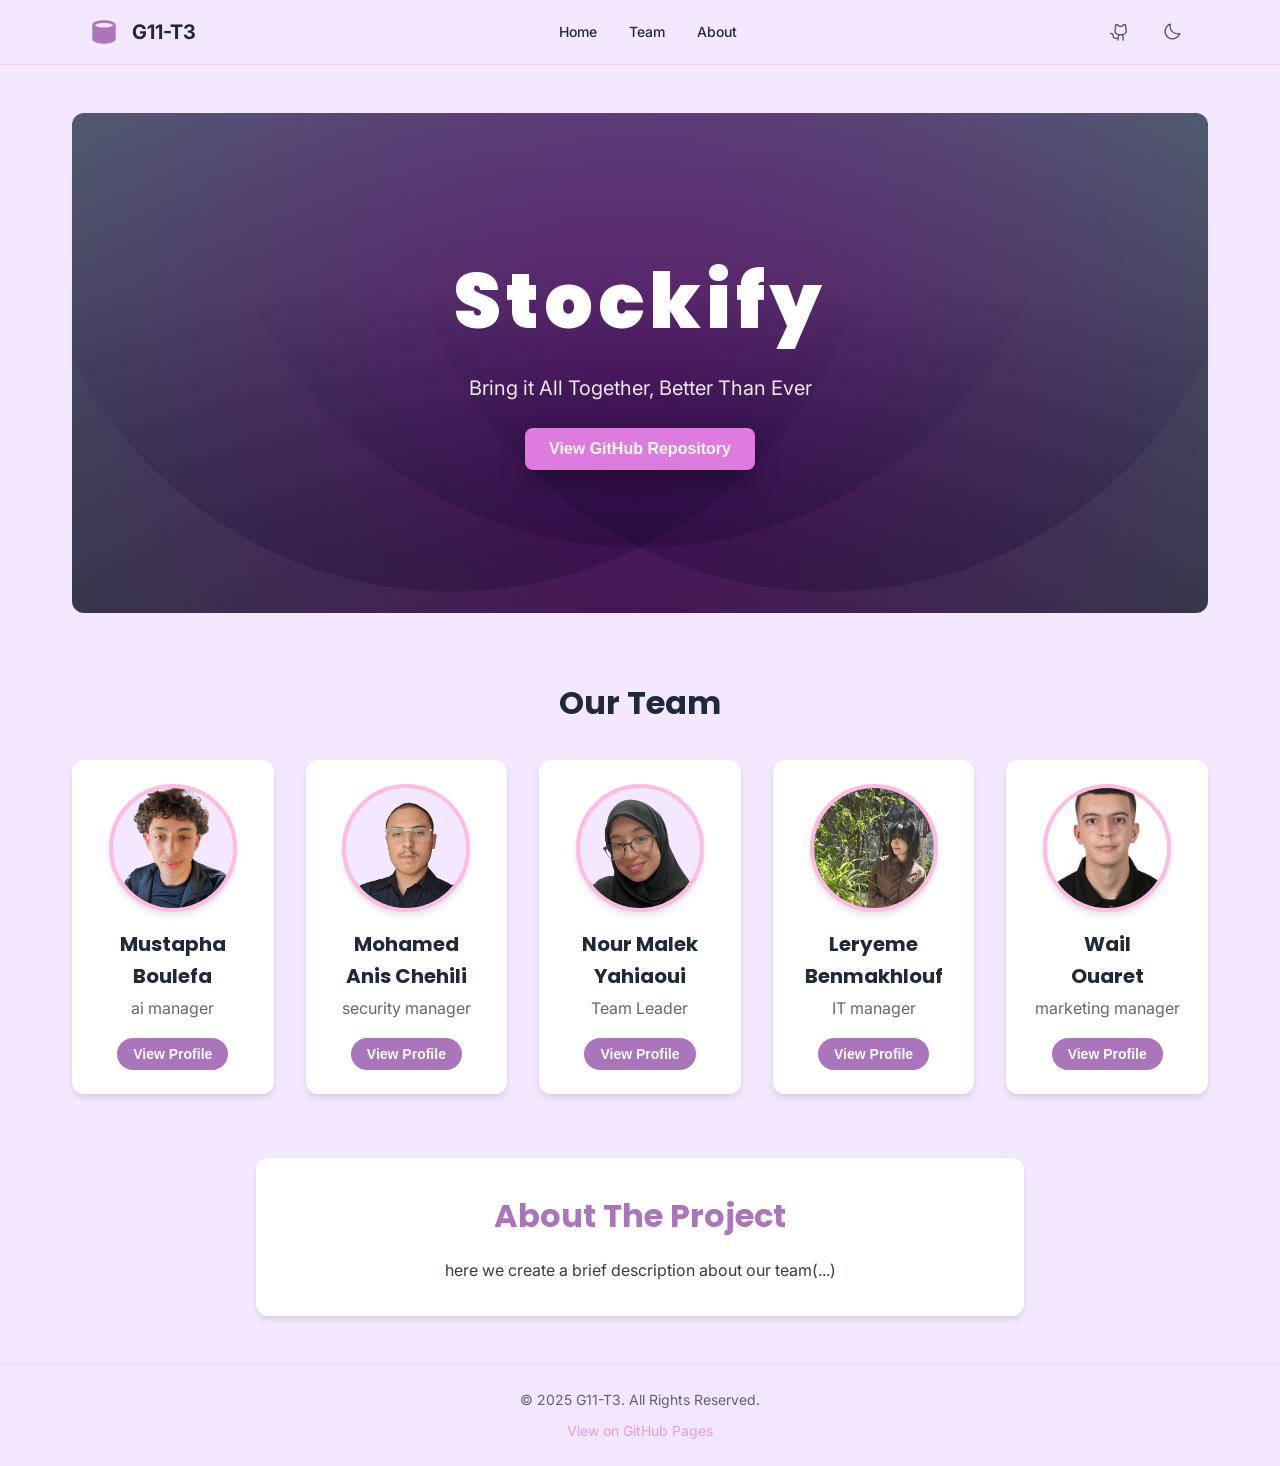
==== commit 89c74b11: "feat: add anis.html" ====
--- a/index.html
+++ b/index.html
@@ -7,15 +7,10 @@
     <title>G11-T3 team's Portfolio</title>
     <link rel="preconnect" href="https://fonts.googleapis.com">
     <link rel="preconnect" href="https://fonts.gstatic.com" crossorigin>
-<<<<<<< HEAD
     <link
         href="https://fonts.googleapis.com/css2?family=Poppins:wght@700;900&family=Inter:wght@400;500;700&display=swap"
         rel="stylesheet">
     <link rel="stylesheet" href="./styles.css">
-=======
-    <link href="https://fonts.googleapis.com/css2?family=Poppins:wght@700;900&family=Inter:wght@400;500;700&display=swap" rel="stylesheet">
-    <link rel="stylesheet" href="./styles/style.css">
->>>>>>> feature/implement-mohamed-anis-chehili-profile
 </head>
 
 <body>
@@ -78,7 +73,6 @@
                     <h2 class="section-title">Our Team</h2>
                     <div class="team-grid">
                         <div class="team-card">
-<<<<<<< HEAD
                             <div class="team-avatar">
                                 <img src="./images/Mustapha.png" alt="Mustapha Boulefa">
                             </div>
@@ -86,34 +80,21 @@
                             <p class="team-role">ai manager</p>
                             <button class="profile-btn" onclick="window.location.href='mustapha-boulefa.html'">View
                                 Profile</button>
-=======
-                            <div class="team-avatar home-avatar">
-                                <img src="./images/mustapha-boulefa.jpg" alt="mustapha Boulefa">
-                            </div>
-                            <h3 class="team-name">Mustapha Boulefa</h3>
-                            <p class="team-role">developer</p>
-                            <button class="profile-btn" onclick="window.location.href='mustapha-boulefa.html'">View Profile</button>
->>>>>>> feature/implement-mohamed-anis-chehili-profile
                         </div>
 
                         <div class="team-card">
-                            <div class="team-avatar home-avatar">
-                                <img src="./images/anis.png" alt="mohamed anis chehili">
+                            <div class="team-avatar">
+                                <img src="./images/anis.png" alt="anis g11">
                             </div>
                             <h3 class="team-name">Mohamed Anis Chehili</h3>
-<<<<<<< HEAD
                             <p class="team-role">security manager</p>
                             <button class="profile-btn" onclick="window.location.href='mohamed-anis-chehili.html'">View
                                 Profile</button>
-=======
-                            <p class="team-role">scrum master</p>
-                            <button class="profile-btn" onclick="window.location.href='mohamed-anis-chehili.html'">View Profile</button>
->>>>>>> feature/implement-mohamed-anis-chehili-profile
                         </div>
 
                         <div class="team-card">
-                            <div class="team-avatar home-avatar">
-                                <img src="./images/nour.png" alt="yahiaoui nour malak">
+                            <div class="team-avatar">
+                                <img src="./images/nour.png" alt="yahiaoui nour">
                             </div>
                             <h3 class="team-name">Nour Malek Yahiaoui</h3>
                             <p class="team-role">Team Leader</p>
@@ -122,32 +103,22 @@
                         </div>
 
                         <div class="team-card">
-                            <div class="team-avatar home-avatar">
-                                <img src="./images/leryeme.jpg" alt="leryeme Benmakhlouf">
+                            <div class="team-avatar">
+                                <img src="./images/leryeme.jpg" alt="leryeme">
                             </div>
                             <h3 class="team-name">Leryeme Benmakhlouf</h3>
-<<<<<<< HEAD
                             <p class="team-role">IT manager</p>
                             <button class="profile-btn" onclick="window.location.href='leryeme-benmakhlouf.html'">View
                                 Profile</button>
-=======
-                            <p class="team-role">designer</p>
-                            <button class="profile-btn" onclick="window.location.href='leryeme-benmakhlouf.html'">View Profile</button>
->>>>>>> feature/implement-mohamed-anis-chehili-profile
                         </div>
                         <div class="team-card">
-                            <div class="team-avatar home-avatar">
+                            <div class="team-avatar">
                                 <img src="./images/wail.jpg" alt="Wail Ouaret">
                             </div>
                             <h3 class="team-name">Wail <br>Ouaret</h3>
-<<<<<<< HEAD
                             <p class="team-role">marketing manager</p>
                             <button class="profile-btn" onclick="window.location.href='wail-ouaret.html'">View
                                 Profile</button>
-=======
-                            <p class="team-role">developer</p>
-                            <button class="profile-btn" onclick="window.location.href='wail-ouaret.html'">View Profile</button>
->>>>>>> feature/implement-mohamed-anis-chehili-profile
                         </div>
 
                     </div>
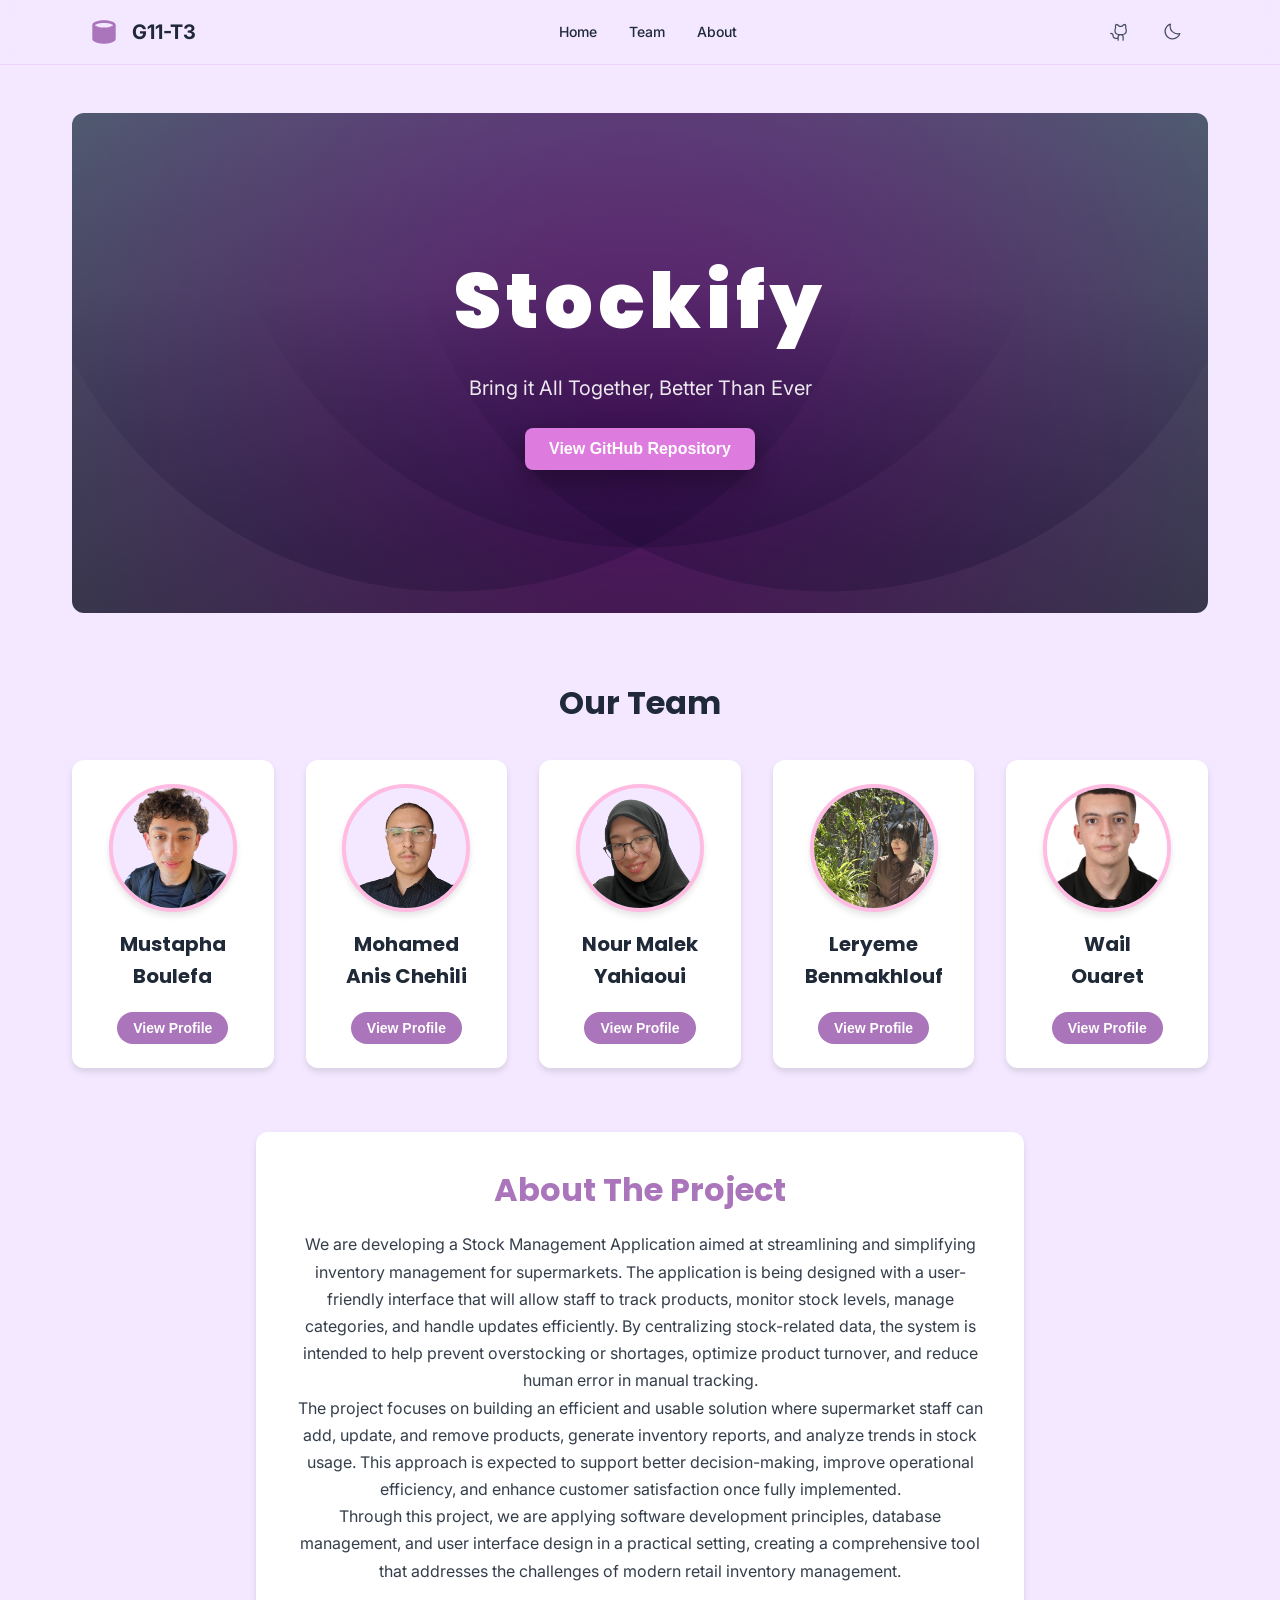
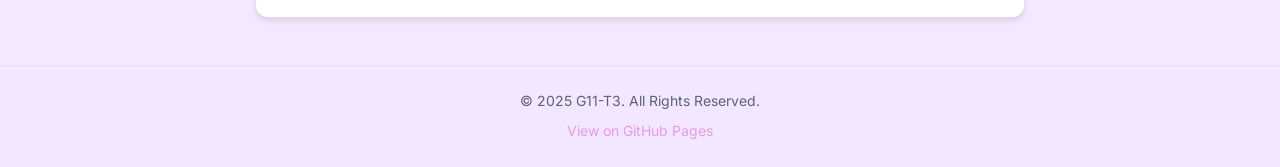
==== commit 18bc47f3: "refactor: add about project description, remove roles" ====
--- a/index.html
+++ b/index.html
@@ -77,7 +77,7 @@
                                 <img src="./images/Mustapha.png" alt="Mustapha Boulefa">
                             </div>
                             <h3 class="team-name">Mustapha Boulefa</h3>
-                            <p class="team-role">ai manager</p>
+                            <p class="team-role"></p>
                             <button class="profile-btn" onclick="window.location.href='mustapha-boulefa.html'">View
                                 Profile</button>
                         </div>
@@ -87,7 +87,7 @@
                                 <img src="./images/anis.png" alt="anis g11">
                             </div>
                             <h3 class="team-name">Mohamed Anis Chehili</h3>
-                            <p class="team-role">security manager</p>
+                            <p class="team-role"></p>
                             <button class="profile-btn" onclick="window.location.href='mohamed-anis-chehili.html'">View
                                 Profile</button>
                         </div>
@@ -97,7 +97,7 @@
                                 <img src="./images/nour.png" alt="yahiaoui nour">
                             </div>
                             <h3 class="team-name">Nour Malek Yahiaoui</h3>
-                            <p class="team-role">Team Leader</p>
+                            <p class="team-role"></p>
                             <button class="profile-btn" onclick="window.location.href='nour-malek-yahiaoui.html'">View
                                 Profile</button>
                         </div>
@@ -107,7 +107,7 @@
                                 <img src="./images/leryeme.jpg" alt="leryeme">
                             </div>
                             <h3 class="team-name">Leryeme Benmakhlouf</h3>
-                            <p class="team-role">IT manager</p>
+                            <p class="team-role"></p>
                             <button class="profile-btn" onclick="window.location.href='leryeme-benmakhlouf.html'">View
                                 Profile</button>
                         </div>
@@ -116,7 +116,7 @@
                                 <img src="./images/wail.jpg" alt="Wail Ouaret">
                             </div>
                             <h3 class="team-name">Wail <br>Ouaret</h3>
-                            <p class="team-role">marketing manager</p>
+                            <p class="team-role"></p>
                             <button class="profile-btn" onclick="window.location.href='wail-ouaret.html'">View
                                 Profile</button>
                         </div>
@@ -127,7 +127,11 @@
                 <section class="about-section" id="about">
                     <h2 class="about-title">About The Project</h2>
                     <p class="about-text">
-                        here we create a brief description about our team(...)
+                        We are developing a Stock Management Application aimed at streamlining and simplifying inventory management for supermarkets. The application is being designed with a user-friendly interface that will allow staff to track products, monitor stock levels, manage categories, and handle updates efficiently. By centralizing stock-related data, the system is intended to help prevent overstocking or shortages, optimize product turnover, and reduce human error in manual tracking.
+
+                     <br> The project focuses on building an efficient and usable solution where supermarket staff can add, update, and remove products, generate inventory reports, and analyze trends in stock usage. This approach is expected to support better decision-making, improve operational efficiency, and enhance customer satisfaction once fully implemented.
+
+                    <br> Through this project, we are applying software development principles, database management, and user interface design in a practical setting, creating a comprehensive tool that addresses the challenges of modern retail inventory management.
                     </p>
                 </section>
             </div>
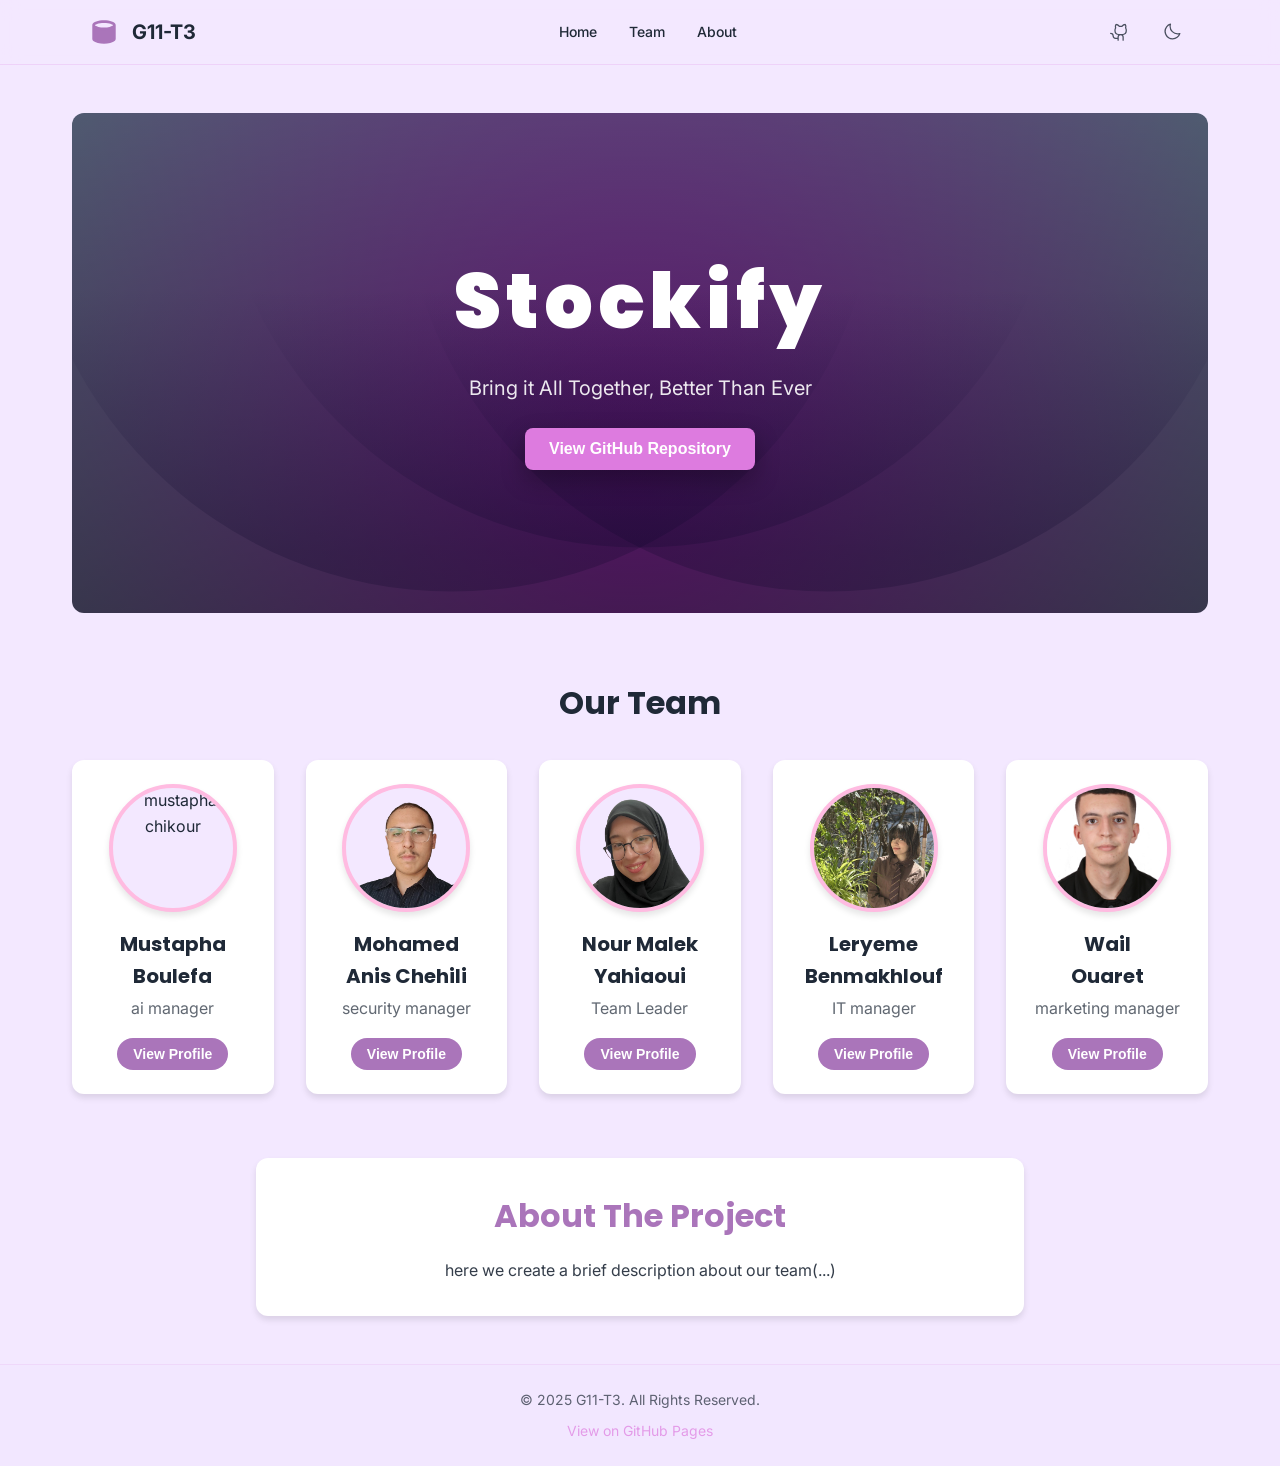
==== commit 84fa1feb: "Merge branch 'develop'" ====
--- a/index.html
+++ b/index.html
@@ -1,18 +1,14 @@
 <!DOCTYPE html>
 <html lang="en">
-
 <head>
     <meta charset="UTF-8">
     <meta name="viewport" content="width=device-width, initial-scale=1.0">
     <title>G11-T3 team's Portfolio</title>
     <link rel="preconnect" href="https://fonts.googleapis.com">
     <link rel="preconnect" href="https://fonts.gstatic.com" crossorigin>
-    <link
-        href="https://fonts.googleapis.com/css2?family=Poppins:wght@700;900&family=Inter:wght@400;500;700&display=swap"
-        rel="stylesheet">
+    <link href="https://fonts.googleapis.com/css2?family=Poppins:wght@700;900&family=Inter:wght@400;500;700&display=swap" rel="stylesheet">
     <link rel="stylesheet" href="./styles.css">
 </head>
-
 <body>
     <div class="page-wrapper">
         <header>
@@ -20,12 +16,8 @@
                 <div class="header-content">
                     <div class="logo-section">
                         <svg class="logo-svg" fill="none" viewBox="0 0 48 48" xmlns="http://www.w3.org/2000/svg">
-                            <path
-                                d="M39.5563 34.1455V13.8546C39.5563 15.708 36.8773 17.3437 32.7927 18.3189C30.2914 18.916 27.263 19.2655 24 19.2655C20.737 19.2655 17.7086 18.916 15.2073 18.3189C11.1227 17.3437 8.44365 15.708 8.44365 13.8546V34.1455C8.44365 35.9988 11.1227 37.6346 15.2073 38.6098C17.7086 39.2069 20.737 39.5564 24 39.5564C27.263 39.5564 30.2914 39.2069 32.7927 38.6098C36.8773 37.6346 39.5563 35.9988 39.5563 34.1455Z"
-                                fill="#aa75ba" />
-                            <path clip-rule="evenodd"
-                                d="M10.4485 13.8519C10.4749 13.9271 10.6203 14.246 11.379 14.7361C12.298 15.3298 13.7492 15.9145 15.6717 16.3735C18.0007 16.9296 20.8712 17.2655 24 17.2655C27.1288 17.2655 29.9993 16.9296 32.3283 16.3735C34.2508 15.9145 35.702 15.3298 36.621 14.7361C37.3796 14.246 37.5251 13.9271 37.5515 13.8519C37.5287 13.7876 37.4333 13.5973 37.0635 13.2931C36.5266 12.8516 35.6288 12.3647 34.343 11.9175C31.79 11.0295 28.1333 10.4437 24 10.4437C19.8667 10.4437 16.2099 11.0295 13.657 11.9175C12.3712 12.3647 11.4734 12.8516 10.9365 13.2931C10.5667 13.5973 10.4713 13.7876 10.4485 13.8519ZM37.5563 18.7877C36.3176 19.3925 34.8502 19.8839 33.2571 20.2642C30.5836 20.9025 27.3973 21.2655 24 21.2655C20.6027 21.2655 17.4164 20.9025 14.7429 20.2642C13.1498 19.8839 11.6824 19.3925 10.4436 18.7877V34.1275C10.4515 34.1545 10.5427 34.4867 11.379 35.027C12.298 35.6207 13.7492 36.2054 15.6717 36.6644C18.0007 37.2205 20.8712 37.5564 24 37.5564C27.1288 37.5564 29.9993 37.2205 32.3283 36.6644C34.2508 36.2054 35.702 35.6207 36.621 35.027C37.4573 34.4867 37.5485 34.1546 37.5563 34.1275V18.7877ZM41.5563 13.8546V34.1455C41.5563 36.1078 40.158 37.5042 38.7915 38.3869C37.3498 39.3182 35.4192 40.0389 33.2571 40.5551C30.5836 41.1934 27.3973 41.5564 24 41.5564C20.6027 41.5564 17.4164 41.1934 14.7429 40.5551C12.5808 40.0389 10.6502 39.3182 9.20848 38.3869C7.84205 37.5042 6.44365 36.1078 6.44365 34.1455L6.44365 13.8546C6.44365 12.2684 7.37223 11.0454 8.39581 10.2036C9.43325 9.3505 10.8137 8.67141 12.343 8.13948C15.4203 7.06909 19.5418 6.44366 24 6.44366C28.4582 6.44366 32.5797 7.06909 35.657 8.13948C37.1863 8.67141 38.5667 9.3505 39.6042 10.2036C40.6278 11.0454 41.5563 12.2684 41.5563 13.8546Z"
-                                fill="#aa75ba" fill-rule="evenodd" />
+                            <path d="M39.5563 34.1455V13.8546C39.5563 15.708 36.8773 17.3437 32.7927 18.3189C30.2914 18.916 27.263 19.2655 24 19.2655C20.737 19.2655 17.7086 18.916 15.2073 18.3189C11.1227 17.3437 8.44365 15.708 8.44365 13.8546V34.1455C8.44365 35.9988 11.1227 37.6346 15.2073 38.6098C17.7086 39.2069 20.737 39.5564 24 39.5564C27.263 39.5564 30.2914 39.2069 32.7927 38.6098C36.8773 37.6346 39.5563 35.9988 39.5563 34.1455Z" fill="#aa75ba"/>
+                            <path clip-rule="evenodd" d="M10.4485 13.8519C10.4749 13.9271 10.6203 14.246 11.379 14.7361C12.298 15.3298 13.7492 15.9145 15.6717 16.3735C18.0007 16.9296 20.8712 17.2655 24 17.2655C27.1288 17.2655 29.9993 16.9296 32.3283 16.3735C34.2508 15.9145 35.702 15.3298 36.621 14.7361C37.3796 14.246 37.5251 13.9271 37.5515 13.8519C37.5287 13.7876 37.4333 13.5973 37.0635 13.2931C36.5266 12.8516 35.6288 12.3647 34.343 11.9175C31.79 11.0295 28.1333 10.4437 24 10.4437C19.8667 10.4437 16.2099 11.0295 13.657 11.9175C12.3712 12.3647 11.4734 12.8516 10.9365 13.2931C10.5667 13.5973 10.4713 13.7876 10.4485 13.8519ZM37.5563 18.7877C36.3176 19.3925 34.8502 19.8839 33.2571 20.2642C30.5836 20.9025 27.3973 21.2655 24 21.2655C20.6027 21.2655 17.4164 20.9025 14.7429 20.2642C13.1498 19.8839 11.6824 19.3925 10.4436 18.7877V34.1275C10.4515 34.1545 10.5427 34.4867 11.379 35.027C12.298 35.6207 13.7492 36.2054 15.6717 36.6644C18.0007 37.2205 20.8712 37.5564 24 37.5564C27.1288 37.5564 29.9993 37.2205 32.3283 36.6644C34.2508 36.2054 35.702 35.6207 36.621 35.027C37.4573 34.4867 37.5485 34.1546 37.5563 34.1275V18.7877ZM41.5563 13.8546V34.1455C41.5563 36.1078 40.158 37.5042 38.7915 38.3869C37.3498 39.3182 35.4192 40.0389 33.2571 40.5551C30.5836 41.1934 27.3973 41.5564 24 41.5564C20.6027 41.5564 17.4164 41.1934 14.7429 40.5551C12.5808 40.0389 10.6502 39.3182 9.20848 38.3869C7.84205 37.5042 6.44365 36.1078 6.44365 34.1455L6.44365 13.8546C6.44365 12.2684 7.37223 11.0454 8.39581 10.2036C9.43325 9.3505 10.8137 8.67141 12.343 8.13948C15.4203 7.06909 19.5418 6.44366 24 6.44366C28.4582 6.44366 32.5797 7.06909 35.657 8.13948C37.1863 8.67141 38.5667 9.3505 39.6042 10.2036C40.6278 11.0454 41.5563 12.2684 41.5563 13.8546Z" fill="#aa75ba" fill-rule="evenodd"/>
                         </svg>
                         <span class="logo-text">G11-T3</span>
                     </div>
@@ -36,18 +28,13 @@
                     </nav>
                     <div class="header-icons">
                         <a href="https://github.com/orgs/ensia-g11-team3" class="icon-btn">
-                            <svg fill="currentColor" height="20" viewBox="0 0 256 256" width="20"
-                                xmlns="http://www.w3.org/2000/svg">
-                                <path
-                                    d="M208.31,75.68A59.78,59.78,0,0,0,202.93,28,8,8,0,0,0,196,24a59.75,59.75,0,0,0-48,24H124A59.75,59.75,0,0,0,76,24a8,8,0,0,0-6.93,4,59.78,59.78,0,0,0-5.38,47.68A58.14,58.14,0,0,0,56,104v8a56.06,56.06,0,0,0,48.44,55.47A39.8,39.8,0,0,0,96,192v8H72a24,24,0,0,1-24-24A40,40,0,0,0,8,136a8,8,0,0,0,0,16,24,24,0,0,1,24,24,40,40,0,0,0,40,40H96v16a8,8,0,0,0,16,0V192a24,24,0,0,1,48,0v40a8,8,0,0,0,16,0V192a39.8,39.8,0,0,0-8.44-24.53A56.06,56.06,0,0,0,216,112v-8A58.14,58.14,0,0,0,208.31,75.68ZM200,112a40,40,0,0,1-40,40H112a40,40,0,0,1-40-40v-8a41.74,41.74,0,0,1,6.9-22.48A8,8,0,0,0,80,73.83a43.81,43.81,0,0,1,.79-33.58,43.88,43.88,0,0,1,32.32,20.06A8,8,0,0,0,119.82,64h32.35a8,8,0,0,0,6.74-3.69,43.87,43.87,0,0,1,32.32-20.06A43.81,43.81,0,0,1,192,73.83a8.09,8.09,0,0,0,1,7.65A41.72,41.72,0,0,1,200,104Z" />
+                            <svg fill="currentColor" height="20" viewBox="0 0 256 256" width="20" xmlns="http://www.w3.org/2000/svg">
+                                <path d="M208.31,75.68A59.78,59.78,0,0,0,202.93,28,8,8,0,0,0,196,24a59.75,59.75,0,0,0-48,24H124A59.75,59.75,0,0,0,76,24a8,8,0,0,0-6.93,4,59.78,59.78,0,0,0-5.38,47.68A58.14,58.14,0,0,0,56,104v8a56.06,56.06,0,0,0,48.44,55.47A39.8,39.8,0,0,0,96,192v8H72a24,24,0,0,1-24-24A40,40,0,0,0,8,136a8,8,0,0,0,0,16,24,24,0,0,1,24,24,40,40,0,0,0,40,40H96v16a8,8,0,0,0,16,0V192a24,24,0,0,1,48,0v40a8,8,0,0,0,16,0V192a39.8,39.8,0,0,0-8.44-24.53A56.06,56.06,0,0,0,216,112v-8A58.14,58.14,0,0,0,208.31,75.68ZM200,112a40,40,0,0,1-40,40H112a40,40,0,0,1-40-40v-8a41.74,41.74,0,0,1,6.9-22.48A8,8,0,0,0,80,73.83a43.81,43.81,0,0,1,.79-33.58,43.88,43.88,0,0,1,32.32,20.06A8,8,0,0,0,119.82,64h32.35a8,8,0,0,0,6.74-3.69,43.87,43.87,0,0,1,32.32-20.06A43.81,43.81,0,0,1,192,73.83a8.09,8.09,0,0,0,1,7.65A41.72,41.72,0,0,1,200,104Z"/>
                             </svg>
                         </a>
-                        <button class="icon-btn dark-mode-toggle" onclick="toggleDarkMode()"
-                            aria-label="Toggle dark mode">
-                            <svg class="dark-mode-svg" fill="currentColor" height="20" viewBox="0 0 256 256" width="20"
-                                xmlns="http://www.w3.org/2000/svg">
-                                <path
-                                    d="M233.54,142.23a8,8,0,0,0-8-2,88.08,88.08,0,0,1-109.8-109.8,8,8,0,0,0-10-10,104.84,104.84,0,0,0-52.91,37A104,104,0,0,0,136,224a103.09,103.09,0,0,0,62.52-20.88,104.84,104.84,0,0,0,37-52.91A8,8,0,0,0,233.54,142.23ZM188.9,190.34A88,88,0,0,1,65.66,67.11a89,89,0,0,1,31.4-26A106,106,0,0,0,96,56,104.11,104.11,0,0,0,200,160a106,106,0,0,0,14.92-1.06A89,89,0,0,1,188.9,190.34Z" />
+                        <button class="icon-btn dark-mode-toggle" onclick="toggleDarkMode()" aria-label="Toggle dark mode">
+                            <svg class="dark-mode-svg" fill="currentColor" height="20" viewBox="0 0 256 256" width="20" xmlns="http://www.w3.org/2000/svg">
+                                <path d="M233.54,142.23a8,8,0,0,0-8-2,88.08,88.08,0,0,1-109.8-109.8,8,8,0,0,0-10-10,104.84,104.84,0,0,0-52.91,37A104,104,0,0,0,136,224a103.09,103.09,0,0,0,62.52-20.88,104.84,104.84,0,0,0,37-52.91A8,8,0,0,0,233.54,142.23ZM188.9,190.34A88,88,0,0,1,65.66,67.11a89,89,0,0,1,31.4-26A106,106,0,0,0,96,56,104.11,104.11,0,0,0,200,160a106,106,0,0,0,14.92-1.06A89,89,0,0,1,188.9,190.34Z"/>
                             </svg>
                         </button>
                     </div>
@@ -62,9 +49,7 @@
                         <div class="hero-content">
                             <h1 class="hero-title">Stockify</h1>
                             <p class="hero-subtitle">Bring it All Together, Better Than Ever</p>
-                            <button
-                                onclick="window.location.href='https://github.com/ensia-g11-team3/supermarket-sctock-management-system'"
-                                class="hero-btn">View GitHub Repository</button>
+                            <button onclick="window.location.href='https://github.com/ensia-g11-team3/supermarket-sctock-management-system'" class="hero-btn">View GitHub Repository</button>
                         </div>
                     </div>
                 </section>
@@ -74,12 +59,11 @@
                     <div class="team-grid">
                         <div class="team-card">
                             <div class="team-avatar">
-                                <img src="./images/Mustapha.png" alt="Mustapha Boulefa">
+                                <img src="https://lh3.googleusercontent.com/aida-public/[base64]" alt="mustapha chikour">
                             </div>
                             <h3 class="team-name">Mustapha Boulefa</h3>
-                            <p class="team-role"></p>
-                            <button class="profile-btn" onclick="window.location.href='mustapha-boulefa.html'">View
-                                Profile</button>
+                            <p class="team-role">ai manager</p>
+                            <button class="profile-btn" onclick="window.location.href='mustapha-boulefa.html'">View Profile</button>
                         </div>
 
                         <div class="team-card">
@@ -87,19 +71,17 @@
                                 <img src="./images/anis.png" alt="anis g11">
                             </div>
                             <h3 class="team-name">Mohamed Anis Chehili</h3>
-                            <p class="team-role"></p>
-                            <button class="profile-btn" onclick="window.location.href='mohamed-anis-chehili.html'">View
-                                Profile</button>
+                            <p class="team-role">security manager</p>
+                            <button class="profile-btn" onclick="window.location.href='mohamed-anis-chehili.html'">View Profile</button>
                         </div>
-
+                        
                         <div class="team-card">
                             <div class="team-avatar">
                                 <img src="./images/nour.png" alt="yahiaoui nour">
                             </div>
                             <h3 class="team-name">Nour Malek Yahiaoui</h3>
-                            <p class="team-role"></p>
-                            <button class="profile-btn" onclick="window.location.href='nour-malek-yahiaoui.html'">View
-                                Profile</button>
+                            <p class="team-role">Team Leader</p>
+                            <button class="profile-btn" onclick="window.location.href='nour-malek-yahiaoui.html'">View Profile</button>
                         </div>
 
                         <div class="team-card">
@@ -107,18 +89,16 @@
                                 <img src="./images/leryeme.jpg" alt="leryeme">
                             </div>
                             <h3 class="team-name">Leryeme Benmakhlouf</h3>
-                            <p class="team-role"></p>
-                            <button class="profile-btn" onclick="window.location.href='leryeme-benmakhlouf.html'">View
-                                Profile</button>
+                            <p class="team-role">IT manager</p>
+                            <button class="profile-btn" onclick="window.location.href='leryeme-benmakhlouf.html'">View Profile</button>
                         </div>
                         <div class="team-card">
                             <div class="team-avatar">
                                 <img src="./images/wail.jpg" alt="Wail Ouaret">
                             </div>
                             <h3 class="team-name">Wail <br>Ouaret</h3>
-                            <p class="team-role"></p>
-                            <button class="profile-btn" onclick="window.location.href='wail-ouaret.html'">View
-                                Profile</button>
+                            <p class="team-role">marketing manager</p>
+                            <button class="profile-btn" onclick="window.location.href='wail-ouaret.html'">View Profile</button>
                         </div>
 
                     </div>
@@ -127,11 +107,7 @@
                 <section class="about-section" id="about">
                     <h2 class="about-title">About The Project</h2>
                     <p class="about-text">
-                        We are developing a Stock Management Application aimed at streamlining and simplifying inventory management for supermarkets. The application is being designed with a user-friendly interface that will allow staff to track products, monitor stock levels, manage categories, and handle updates efficiently. By centralizing stock-related data, the system is intended to help prevent overstocking or shortages, optimize product turnover, and reduce human error in manual tracking.
-
-                     <br> The project focuses on building an efficient and usable solution where supermarket staff can add, update, and remove products, generate inventory reports, and analyze trends in stock usage. This approach is expected to support better decision-making, improve operational efficiency, and enhance customer satisfaction once fully implemented.
-
-                    <br> Through this project, we are applying software development principles, database management, and user interface design in a practical setting, creating a comprehensive tool that addresses the challenges of modern retail inventory management.
+                        here we create a brief description about our team(...)
                     </p>
                 </section>
             </div>
@@ -157,4 +133,4 @@
     </script>
 </body>
 
-</html>+</html>
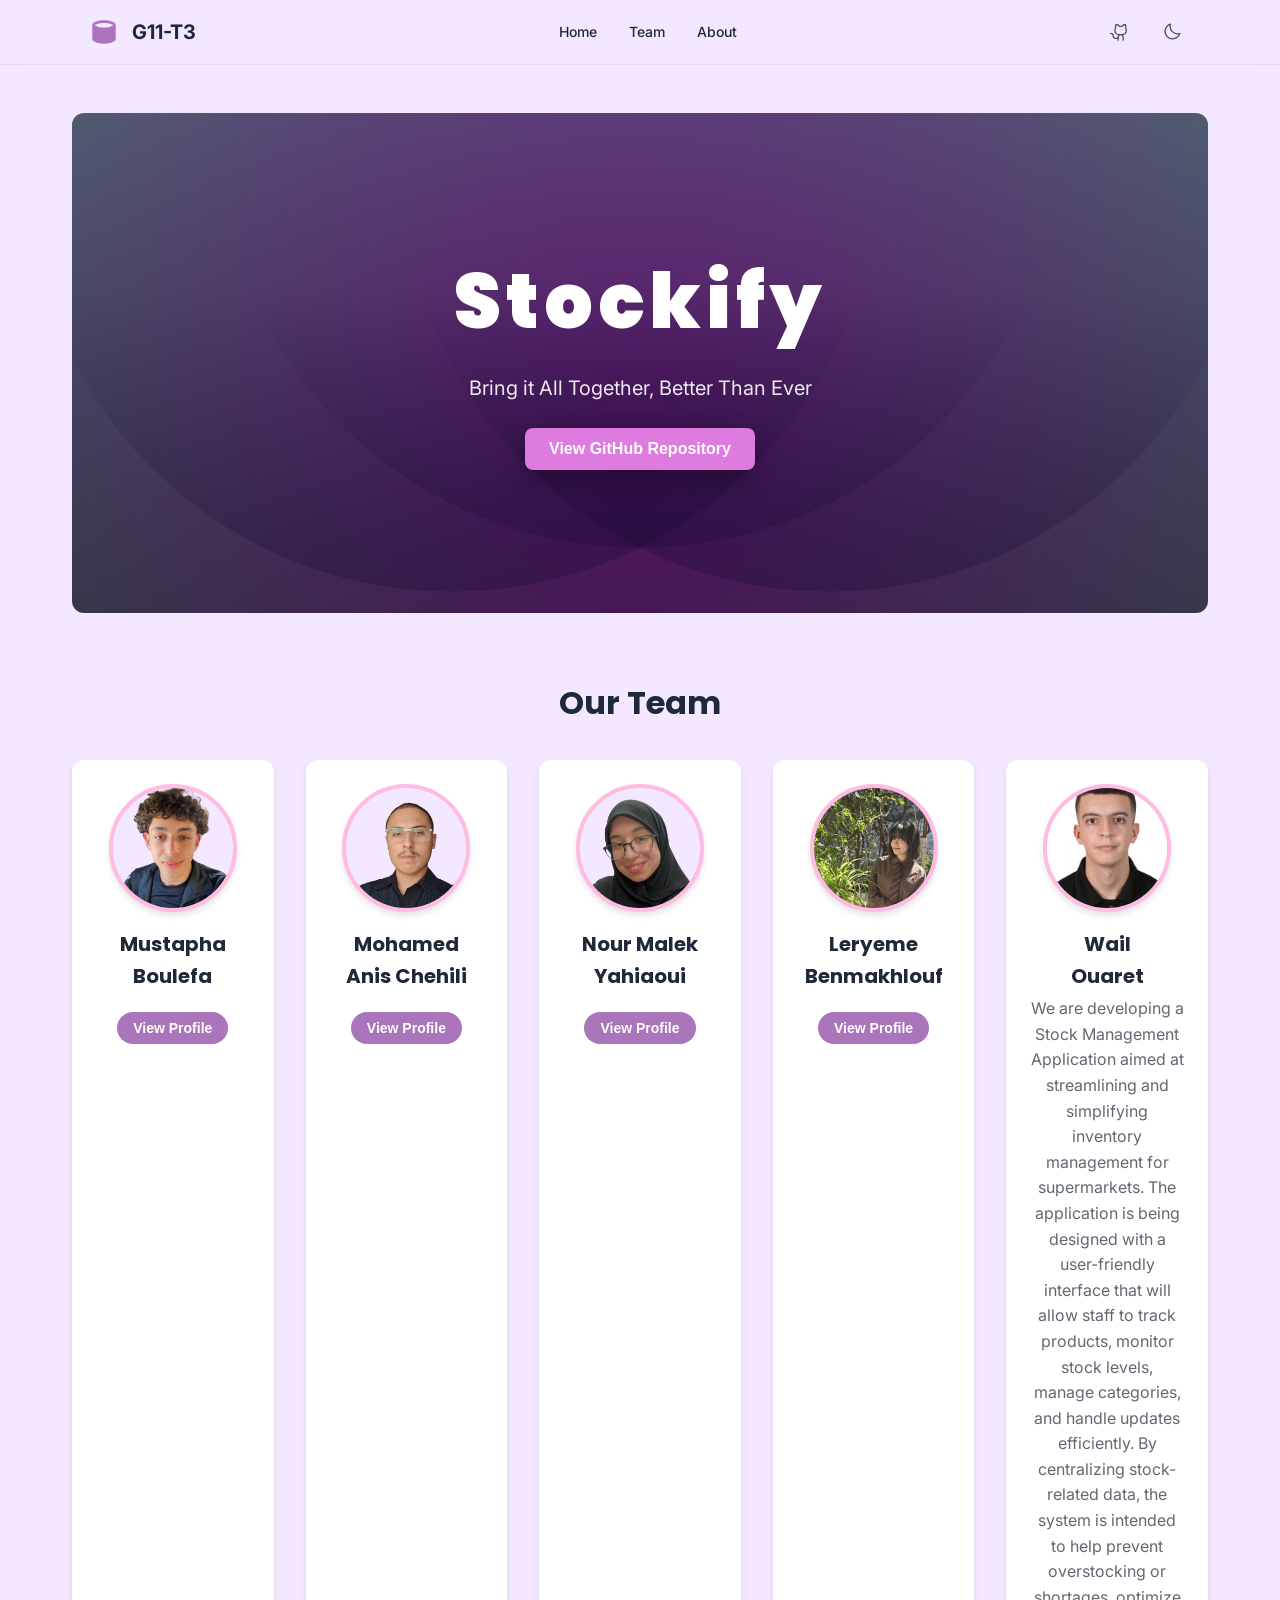
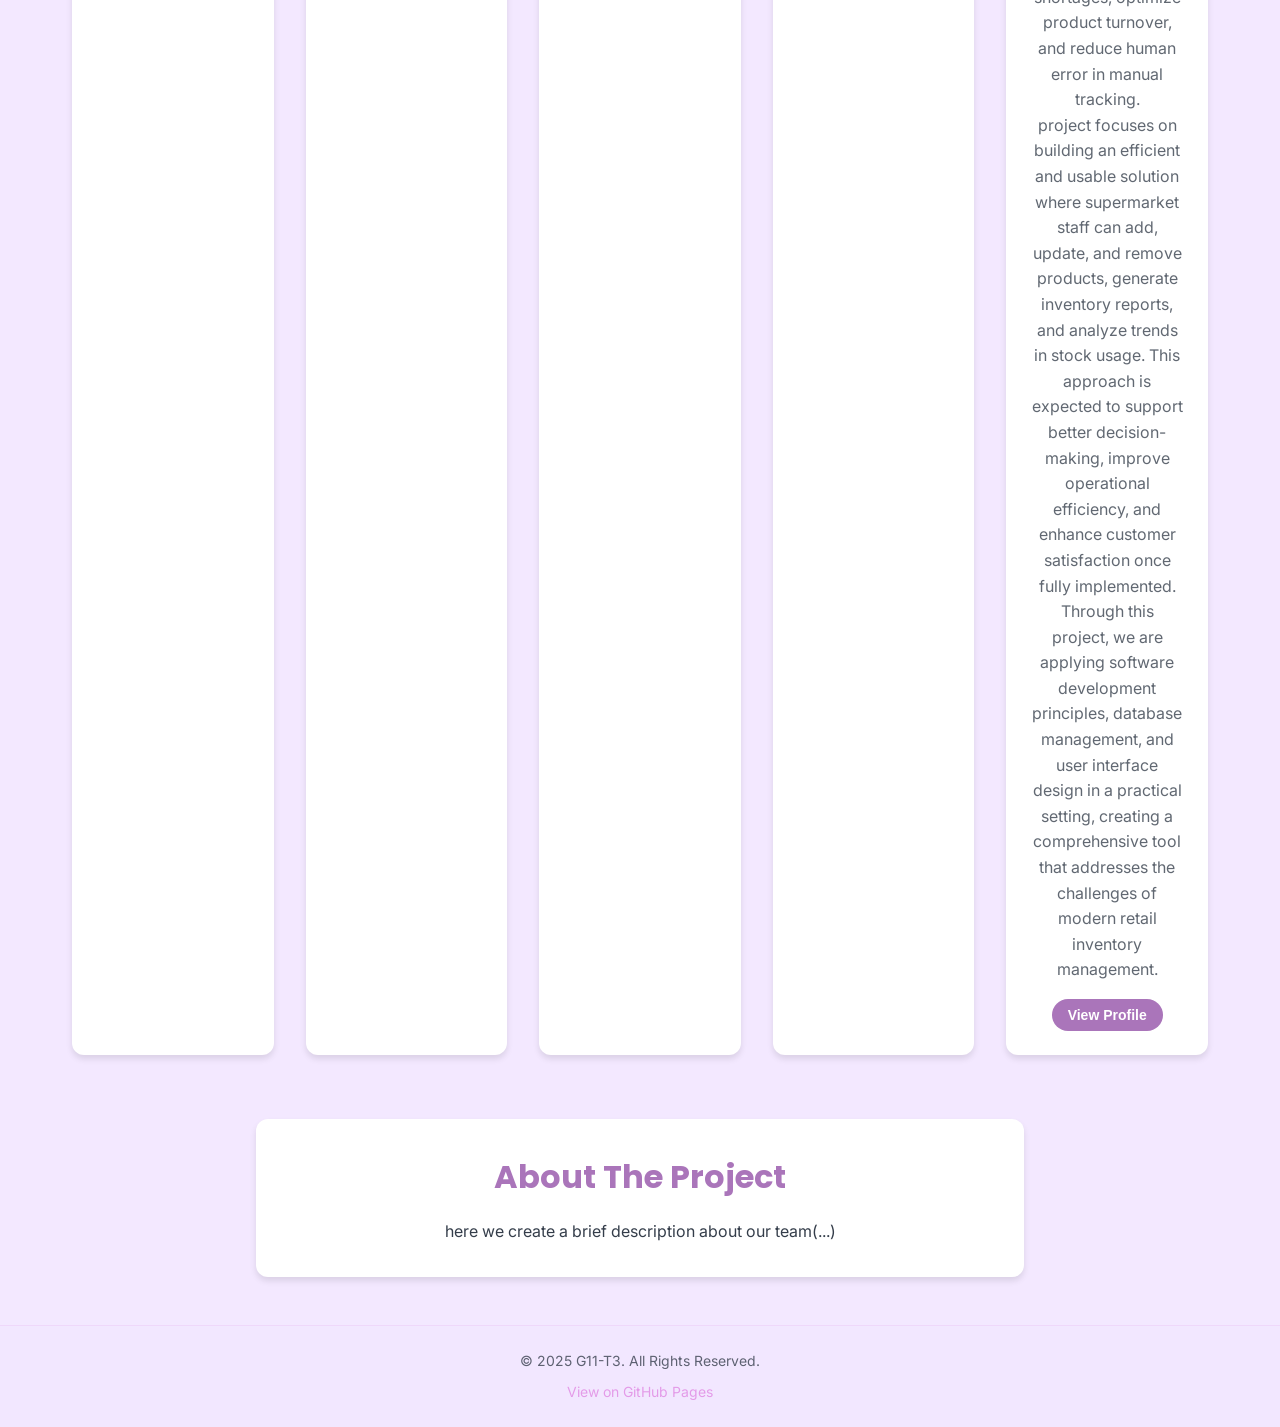
==== commit d1239cd5: "fix: fix the image link of Mustapha" ====
--- a/index.html
+++ b/index.html
@@ -59,10 +59,10 @@
                     <div class="team-grid">
                         <div class="team-card">
                             <div class="team-avatar">
-                                <img src="https://lh3.googleusercontent.com/aida-public/[base64]" alt="mustapha chikour">
+                                <img src="./images/Mustapha.png" alt="mustapha chikour">
                             </div>
                             <h3 class="team-name">Mustapha Boulefa</h3>
-                            <p class="team-role">ai manager</p>
+                            <p class="team-role"></p>
                             <button class="profile-btn" onclick="window.location.href='mustapha-boulefa.html'">View Profile</button>
                         </div>
 
@@ -71,7 +71,7 @@
                                 <img src="./images/anis.png" alt="anis g11">
                             </div>
                             <h3 class="team-name">Mohamed Anis Chehili</h3>
-                            <p class="team-role">security manager</p>
+                            <p class="team-role"></p>
                             <button class="profile-btn" onclick="window.location.href='mohamed-anis-chehili.html'">View Profile</button>
                         </div>
                         
@@ -80,7 +80,7 @@
                                 <img src="./images/nour.png" alt="yahiaoui nour">
                             </div>
                             <h3 class="team-name">Nour Malek Yahiaoui</h3>
-                            <p class="team-role">Team Leader</p>
+                            <p class="team-role"></p>
                             <button class="profile-btn" onclick="window.location.href='nour-malek-yahiaoui.html'">View Profile</button>
                         </div>
 
@@ -89,7 +89,7 @@
                                 <img src="./images/leryeme.jpg" alt="leryeme">
                             </div>
                             <h3 class="team-name">Leryeme Benmakhlouf</h3>
-                            <p class="team-role">IT manager</p>
+                            <p class="team-role"></p>
                             <button class="profile-btn" onclick="window.location.href='leryeme-benmakhlouf.html'">View Profile</button>
                         </div>
                         <div class="team-card">
@@ -97,7 +97,9 @@
                                 <img src="./images/wail.jpg" alt="Wail Ouaret">
                             </div>
                             <h3 class="team-name">Wail <br>Ouaret</h3>
-                            <p class="team-role">marketing manager</p>
+                            <p class="team-role">We are developing a Stock Management Application aimed at streamlining and simplifying inventory management for supermarkets. The application is being designed with a user-friendly interface that will allow staff to track products, monitor stock levels, manage categories, and handle updates efficiently. By centralizing stock-related data, the system is intended to help prevent overstocking or shortages, optimize product turnover, and reduce human error in manual tracking.
+<br> project focuses on building an efficient and usable solution where supermarket staff can add, update, and remove products, generate inventory reports, and analyze trends in stock usage. This approach is expected to support better decision-making, improve operational efficiency, and enhance customer satisfaction once fully implemented.
+<br>Through this project, we are applying software development principles, database management, and user interface design in a practical setting, creating a comprehensive tool that addresses the challenges of modern retail inventory management.</p>
                             <button class="profile-btn" onclick="window.location.href='wail-ouaret.html'">View Profile</button>
                         </div>
 
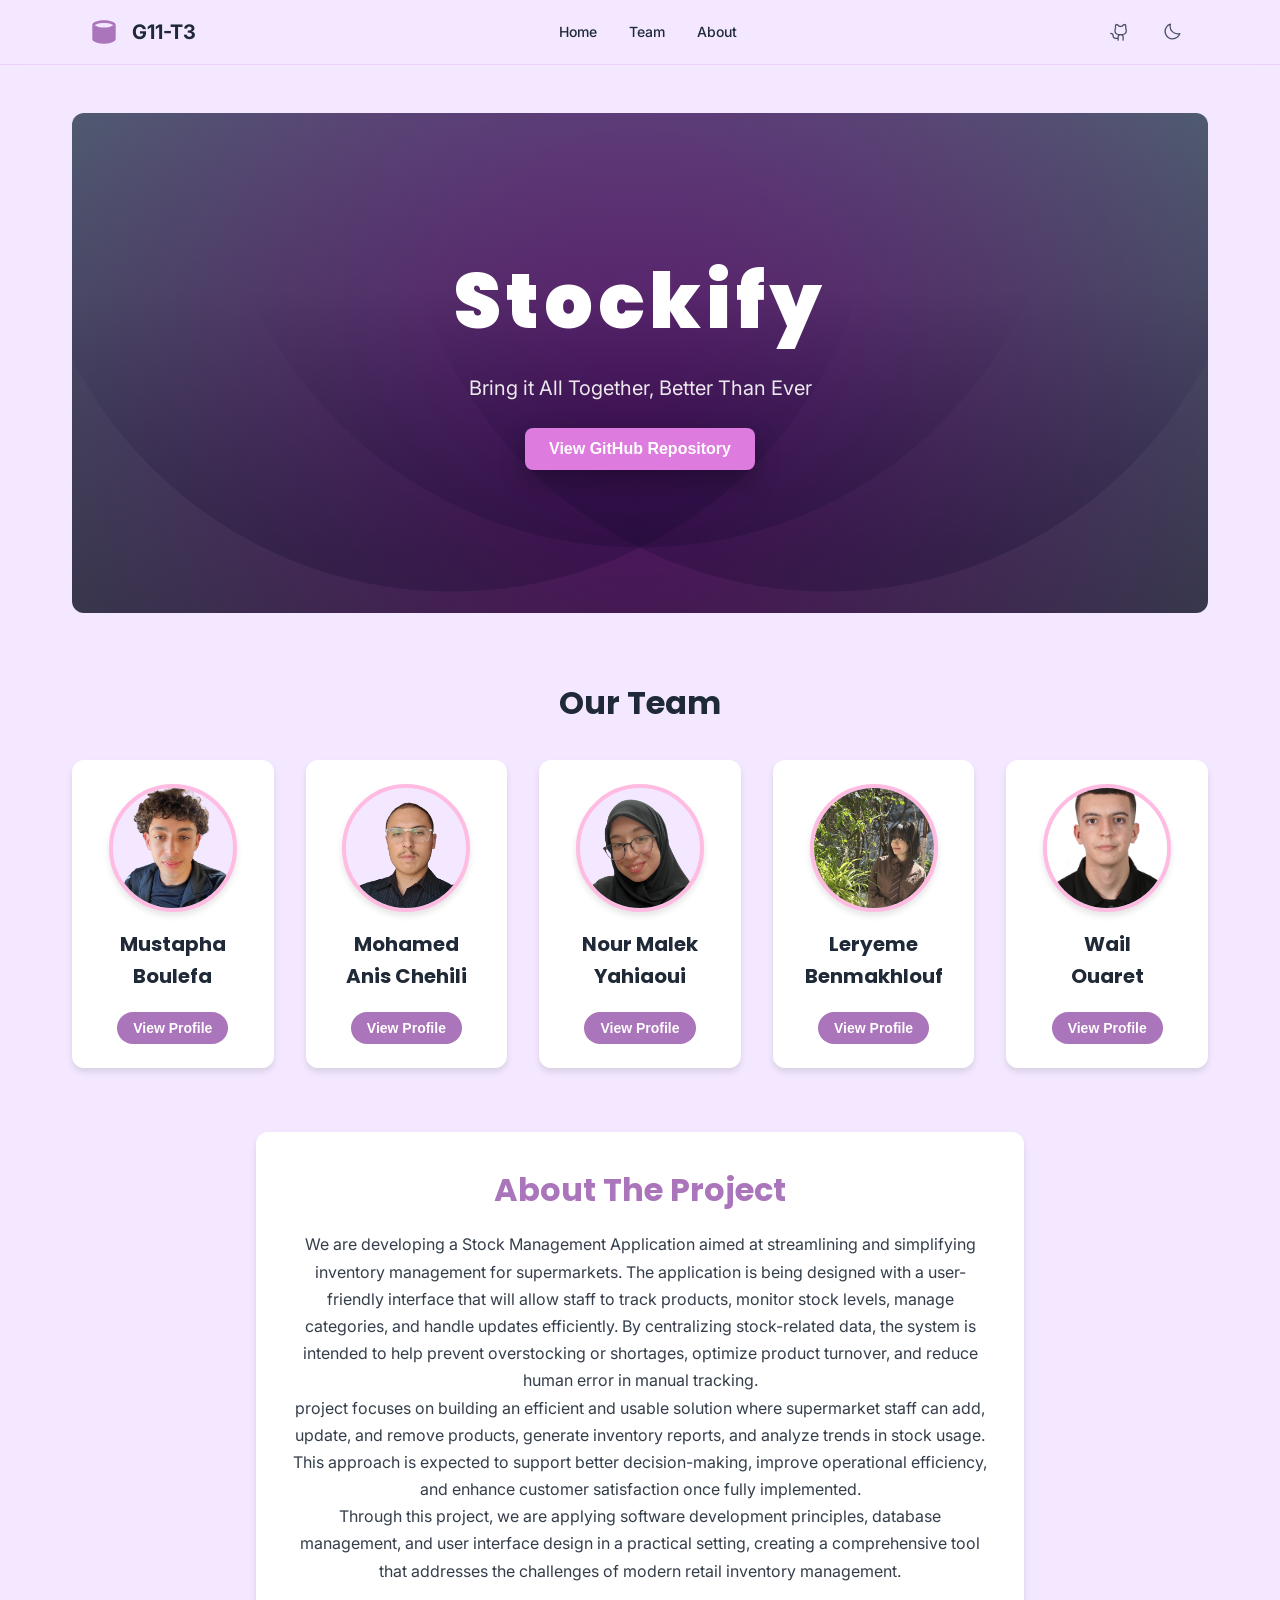
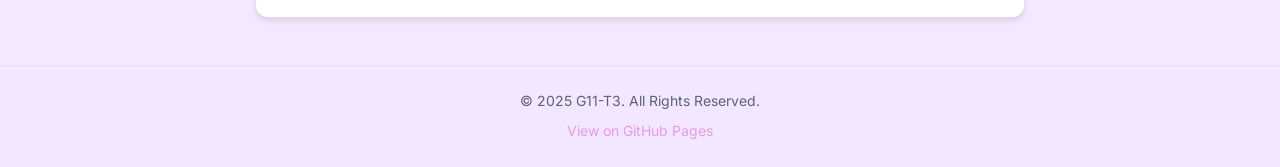
==== commit b130e21e: "Restore project and team description in index.html Restored project description in the about section" ====
--- a/index.html
+++ b/index.html
@@ -97,9 +97,7 @@
                                 <img src="./images/wail.jpg" alt="Wail Ouaret">
                             </div>
                             <h3 class="team-name">Wail <br>Ouaret</h3>
-                            <p class="team-role">We are developing a Stock Management Application aimed at streamlining and simplifying inventory management for supermarkets. The application is being designed with a user-friendly interface that will allow staff to track products, monitor stock levels, manage categories, and handle updates efficiently. By centralizing stock-related data, the system is intended to help prevent overstocking or shortages, optimize product turnover, and reduce human error in manual tracking.
-<br> project focuses on building an efficient and usable solution where supermarket staff can add, update, and remove products, generate inventory reports, and analyze trends in stock usage. This approach is expected to support better decision-making, improve operational efficiency, and enhance customer satisfaction once fully implemented.
-<br>Through this project, we are applying software development principles, database management, and user interface design in a practical setting, creating a comprehensive tool that addresses the challenges of modern retail inventory management.</p>
+                            <p class="team-role"></p>
                             <button class="profile-btn" onclick="window.location.href='wail-ouaret.html'">View Profile</button>
                         </div>
 
@@ -109,7 +107,9 @@
                 <section class="about-section" id="about">
                     <h2 class="about-title">About The Project</h2>
                     <p class="about-text">
-                        here we create a brief description about our team(...)
+                        We are developing a Stock Management Application aimed at streamlining and simplifying inventory management for supermarkets. The application is being designed with a user-friendly interface that will allow staff to track products, monitor stock levels, manage categories, and handle updates efficiently. By centralizing stock-related data, the system is intended to help prevent overstocking or shortages, optimize product turnover, and reduce human error in manual tracking.
+                            <br> project focuses on building an efficient and usable solution where supermarket staff can add, update, and remove products, generate inventory reports, and analyze trends in stock usage. This approach is expected to support better decision-making, improve operational efficiency, and enhance customer satisfaction once fully implemented.
+                            <br>Through this project, we are applying software development principles, database management, and user interface design in a practical setting, creating a comprehensive tool that addresses the challenges of modern retail inventory management.
                     </p>
                 </section>
             </div>
